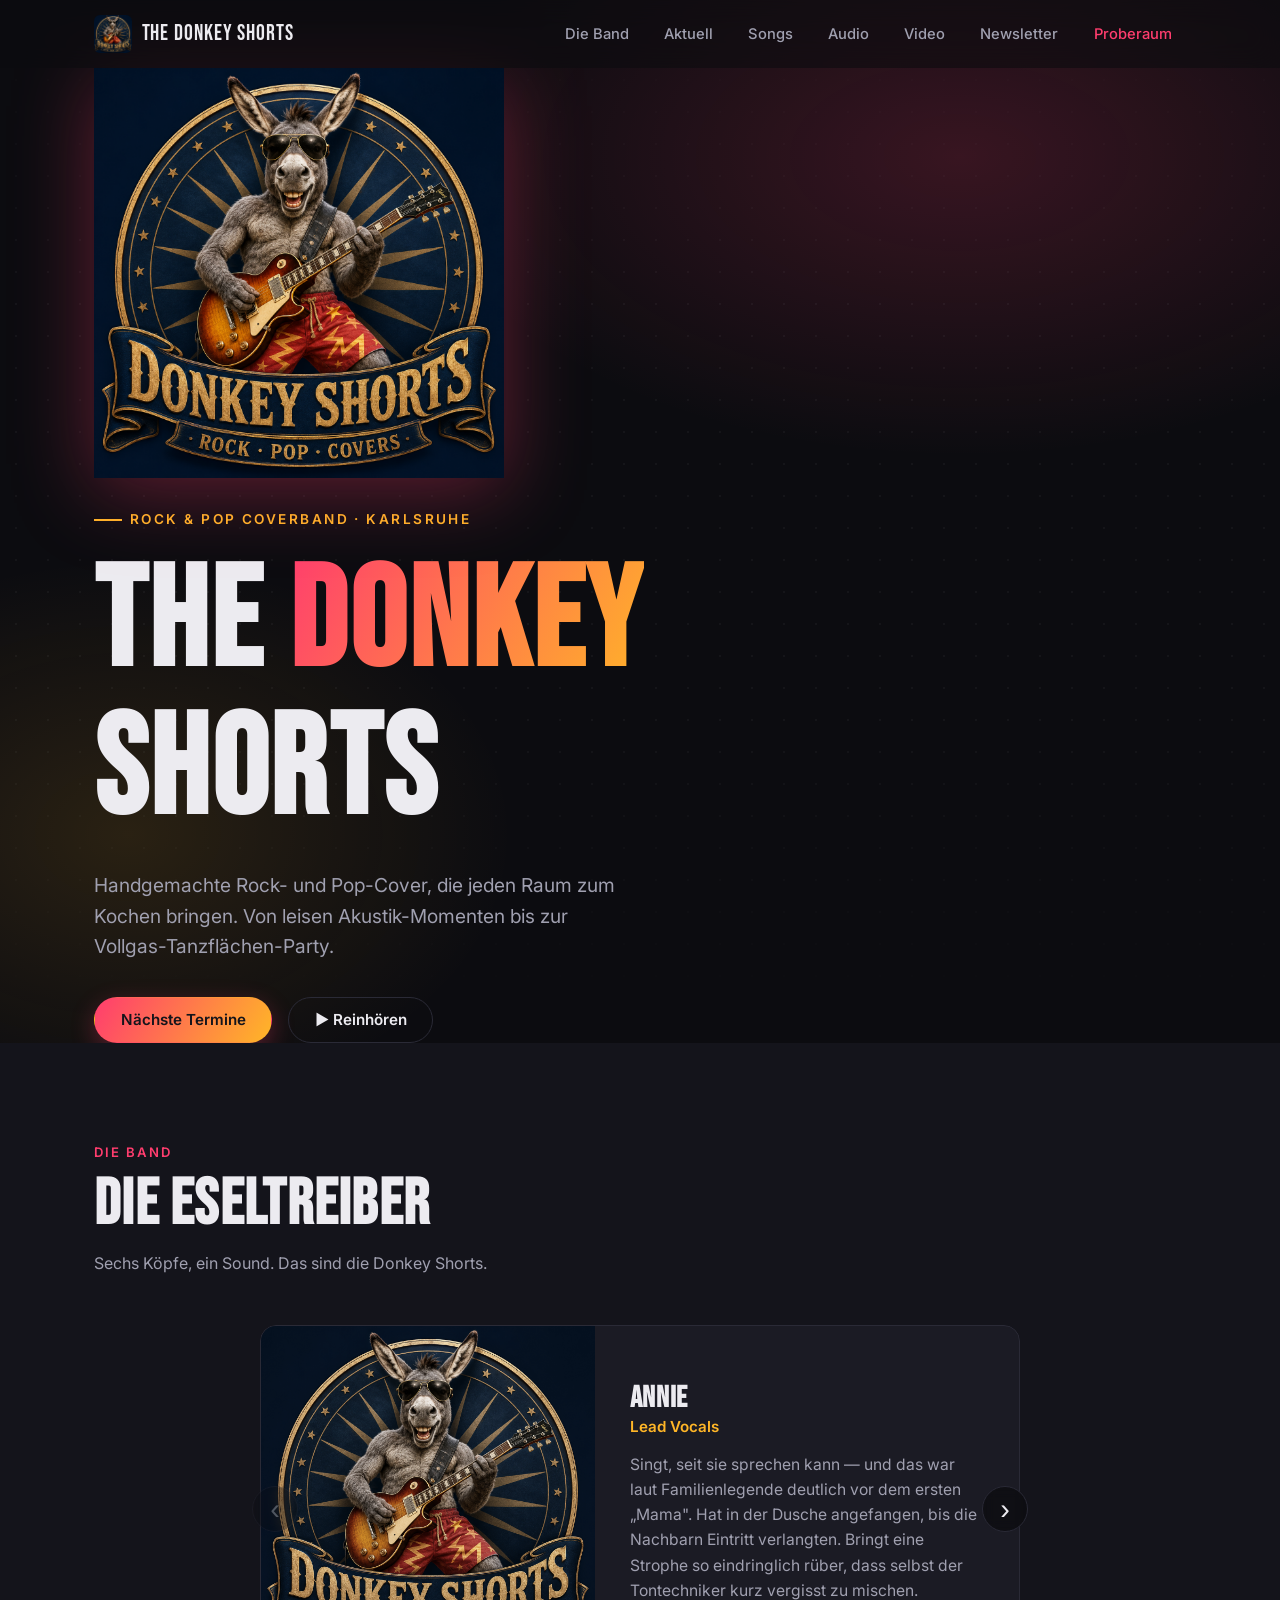
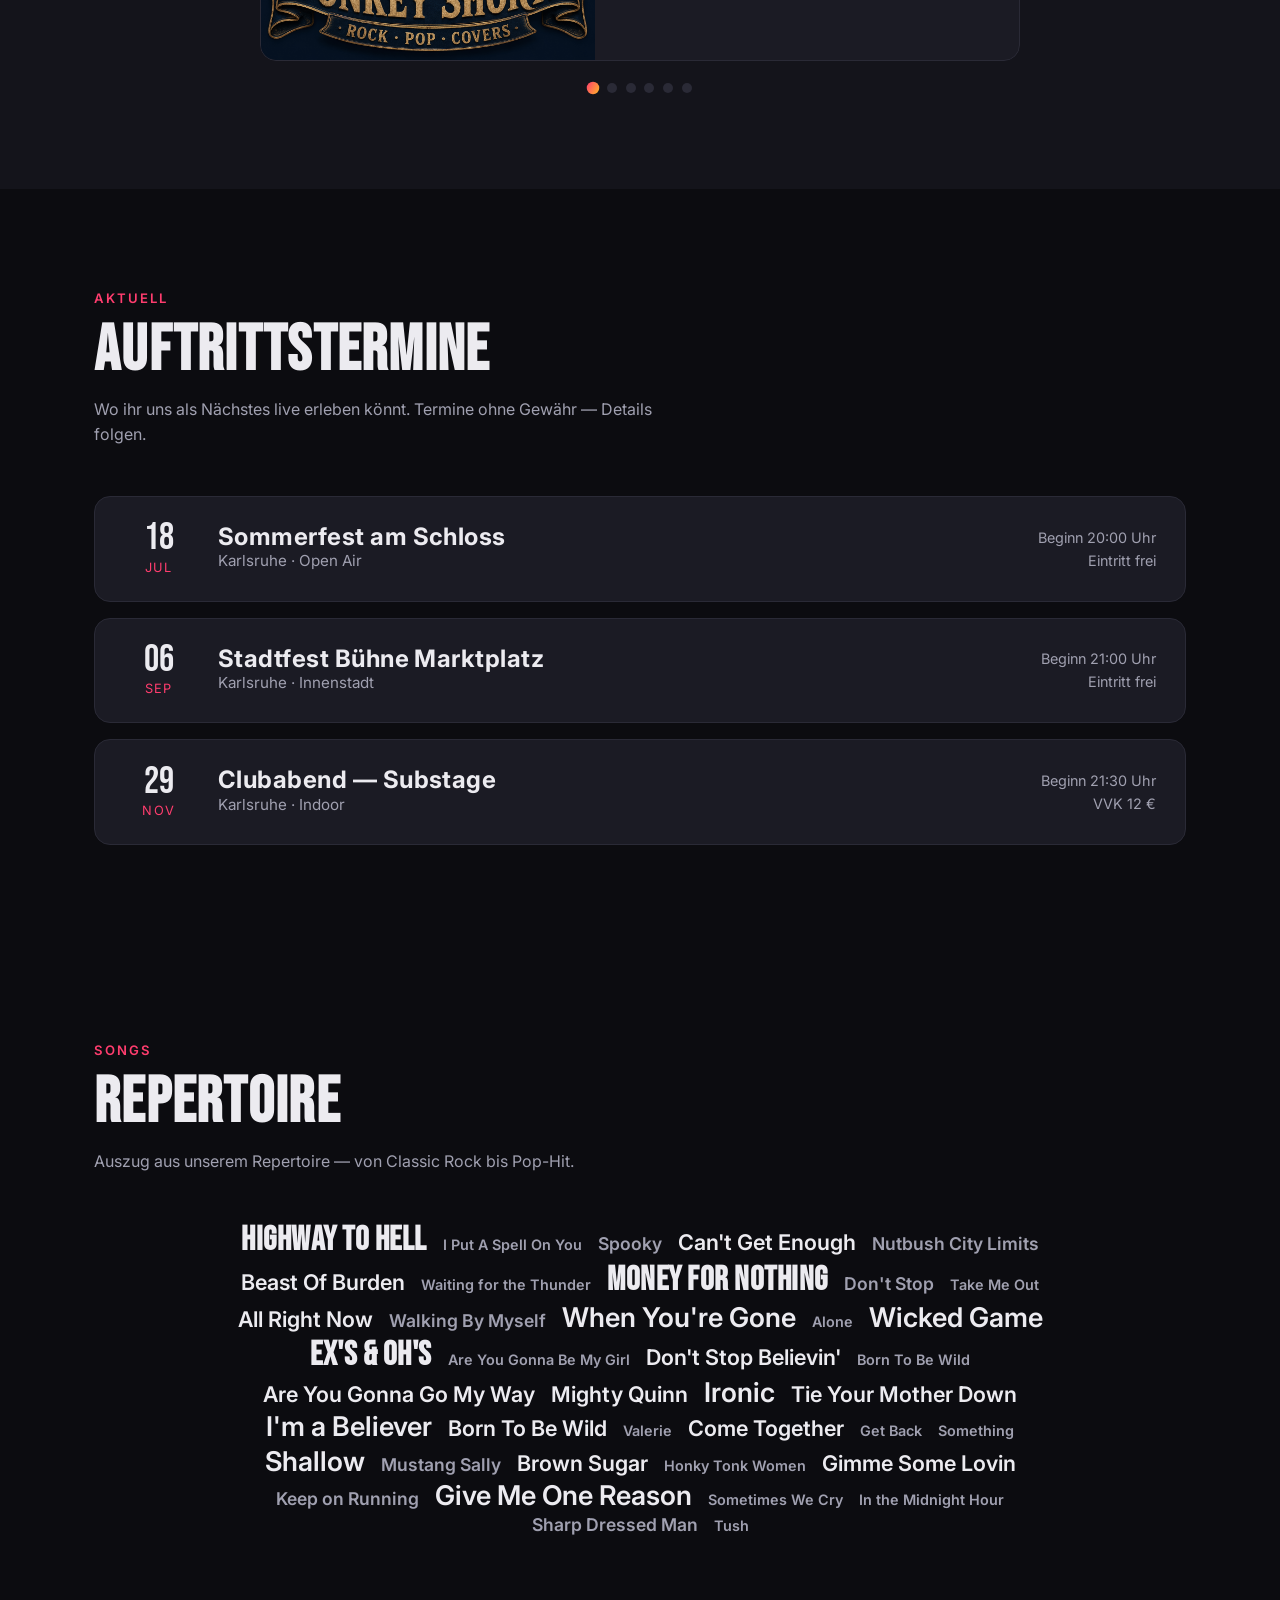
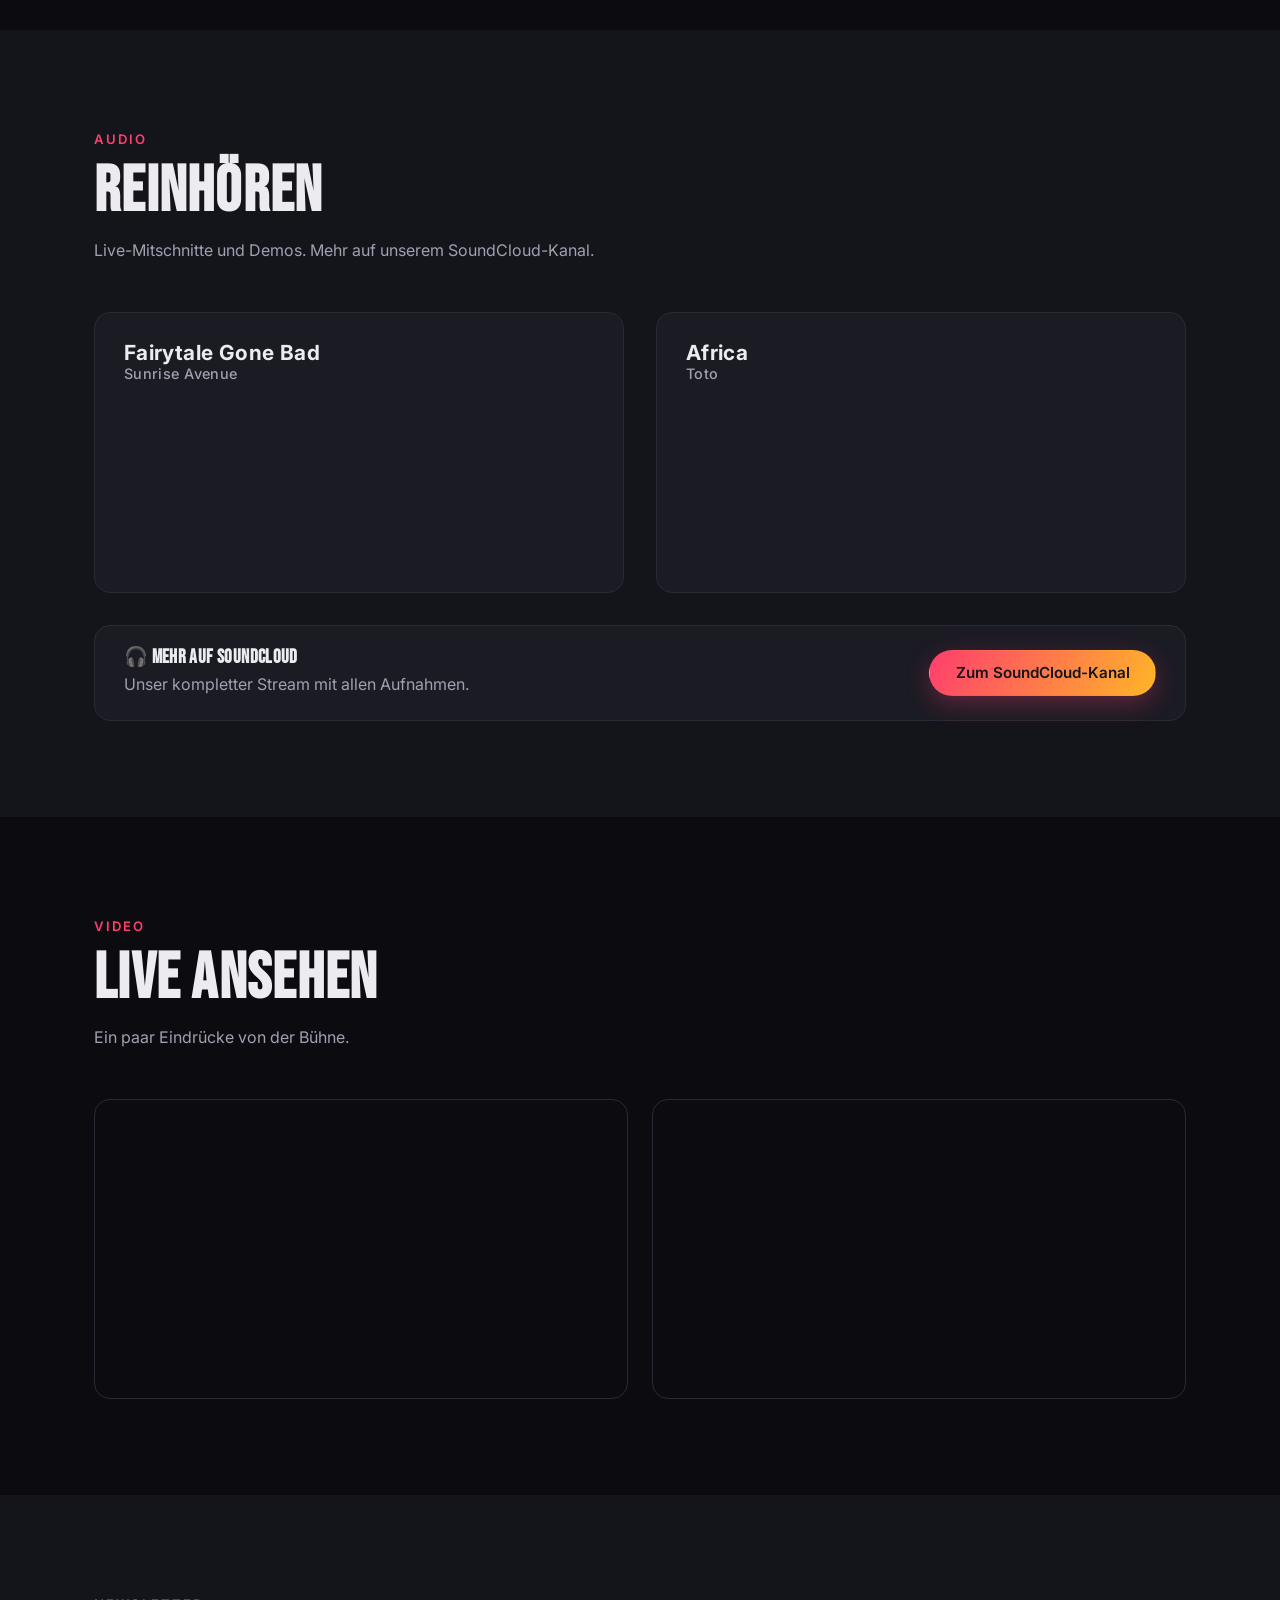
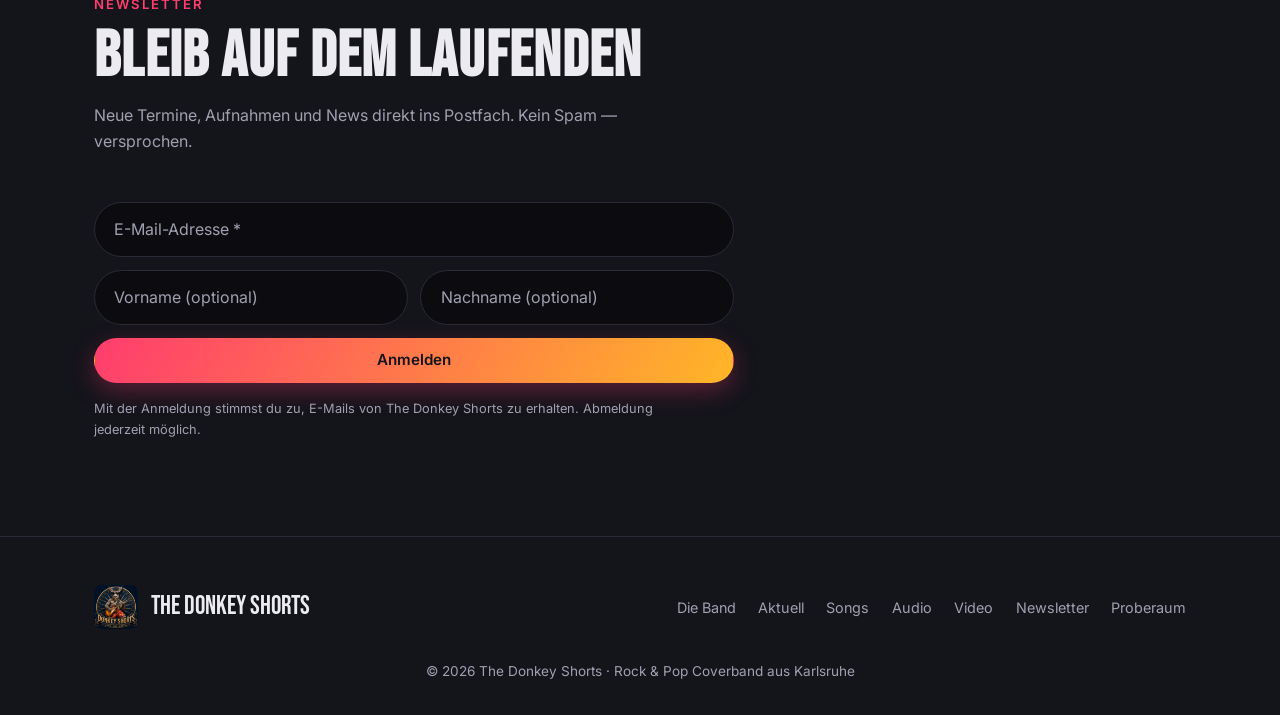
==== index.html @ 6e37f121 "rob story" ====
<!DOCTYPE html>
<html lang="de">
<head>
  <meta charset="UTF-8">
  <meta name="viewport" content="width=device-width, initial-scale=1.0">
  <title>The Donkey Shorts — Rock & Pop Coverband aus Karlsruhe</title>
  <meta name="description" content="The Donkey Shorts — Rock & Pop Coverband aus Karlsruhe. Termine, Songs, Audio & Videos.">
  <link rel="icon" type="image/png" href="assets/img/logo.png">
  <link rel="preconnect" href="https://fonts.googleapis.com">
  <link rel="preconnect" href="https://fonts.gstatic.com" crossorigin>
  <link href="https://fonts.googleapis.com/css2?family=Bebas+Neue&family=Inter:wght@400;500;600;700;800&display=swap" rel="stylesheet">
  <link rel="stylesheet" href="css/style.css?v=6">
</head>
<body>

  <!-- ===================== NAV ===================== -->
  <nav class="nav" id="nav">
    <div class="container">
      <a class="nav-brand" href="#top">
        <img src="assets/img/logo.png" alt="The Donkey Shorts Logo">
        <span>The Donkey Shorts</span>
      </a>
      <ul class="nav-links" id="navLinks">
        <li><a href="#band">Die Band</a></li>
        <li><a href="#aktuell">Aktuell</a></li>
        <li><a href="#songs">Songs</a></li>
        <li><a href="#audio">Audio</a></li>
        <li><a href="#videos">Video</a></li>
        <li><a href="#newsletter">Newsletter</a></li>
        <li><a href="intern.html" class="cta">Proberaum</a></li>
      </ul>
      <button class="nav-toggle" id="navToggle" aria-label="Menü öffnen">
        <span></span><span></span><span></span>
      </button>
    </div>
  </nav>

  <!-- ===================== HERO ===================== -->
  <header class="hero" id="top">
    <div class="container hero-inner">
      <img class="hero-logo" src="assets/img/logo.png" alt="The Donkey Shorts Logo">
      <span class="hero-eyebrow">Rock &amp; Pop Coverband · Karlsruhe</span>
      <h1>The <span class="grad">Donkey</span><br>Shorts</h1>
      <p class="lead">Handgemachte Rock- und Pop-Cover, die jeden Raum zum Kochen bringen. Von leisen Akustik-Momenten bis zur Vollgas-Tanzflächen-Party.</p>
      <div class="hero-actions">
        <a href="#aktuell" class="btn btn-primary">Nächste Termine</a>
        <a href="#audio" class="btn btn-ghost">▶ Reinhören</a>
      </div>
    </div>
  </header>

  <!-- ===================== ÜBER DIE BAND ===================== -->
  <section class="section alt" id="band">
    <div class="container">
      <div class="section-head reveal">
        <span class="kicker">Die Band</span>
        <h2>Die Eseltreiber</h2>
        <p>Sechs Köpfe, ein Sound. Das sind die Donkey Shorts.</p>
      </div>

      <div class="band-carousel reveal">
        <button class="carousel-btn prev" id="memberPrev" type="button" aria-label="Vorheriges Mitglied">‹</button>

        <div class="member-track" id="memberTrack" tabindex="0">
          <article class="member">
            <div class="member-photo"><img src="assets/fotos/Annie.png" alt="Annie"></div>
            <div class="member-body">
              <h3>Annie</h3>
              <div class="role">Lead Vocals</div>
              <p class="member-bio">Singt, seit sie sprechen kann — und das war laut Familienlegende deutlich vor dem ersten „Mama". Hat in der Dusche angefangen, bis die Nachbarn Eintritt verlangten. Bringt eine Strophe so eindringlich rüber, dass selbst der Tontechniker kurz vergisst zu mischen.</p>
            </div>
          </article>

          <article class="member">
            <div class="member-photo"><img src="assets/fotos/Rob.png" alt="Robert"></div>
            <div class="member-body">
              <h3>Robert</h3>
              <div class="role">Lead Vocals &amp; Akustikgitarre</div>
              <p class="member-bio">Mit drei Jahrzehnten Chorerfahrung hört er die zweite Stimme schon, bevor die anderen die erste gefunden haben. Der Mann für die Gänsehaut-Momente. Mit der Akustikgitarre im Anschlag sind die leisen, samtigen Töne seine Spezialität: Während Annie die Tanzfläche abfackelt, werden bei Robert die Feuerzeuge geschwungen.</p>
            </div>
          </article>

          <article class="member">
            <div class="member-photo"><img src="assets/fotos/Joe.png" alt="Joe"></div>
            <div class="member-body">
              <h3>Joe</h3>
              <div class="role">Leadgitarre</div>
              <p class="member-bio">Spricht fließend Solo. Bekam mit zwölf eine Gitarre geschenkt und hat seitdem nicht mehr aufgehört zu üben — sehr zum Leidwesen seiner damaligen Mitbewohner. Sein Verstärker kennt nur eine relevante Einstellung: lauter. Findet jedes Hendrix-Riff, aber nie sein Plektrum.</p>
            </div>
          </article>

          <article class="member">
            <div class="member-photo"><img src="assets/fotos/Andy.jpg" alt="Andy"></div>
            <div class="member-body">
              <h3>Andy</h3>
              <div class="role">Bass</div>
              <p class="member-bio">Das Fundament. Steht hinten, hält alles zusammen und sagt drei Worte pro Probe — zwei davon sind „noch eins?". Kam zum Bass, weil „da nur vier Saiten dran sind", und blieb, als er merkte, dass ohne ihn der ganze Laden auseinanderfällt. Groovt im Schlaf.</p>
            </div>
          </article>

          <article class="member">
            <div class="member-photo"><img src="assets/fotos/Maria.png" alt="Maria"></div>
            <div class="member-body">
              <h3>Maria</h3>
              <div class="role">Keys</div>
              <p class="member-bio">Die heimliche Dirigentin am Klavier. Klassisch ausgebildet, aber insgeheim verliebt in fette Hammond-Sounds. Findet jeden Akkord, den die anderen noch suchen, und hat für jede musikalische Diskussion die passende Tonart parat. Wärmt sich mit Chopin auf und landet bei „Highway to Hell".</p>
            </div>
          </article>

          <article class="member">
            <div class="member-photo"><img src="assets/fotos/Thorsten.png" alt="Torsten"></div>
            <div class="member-body">
              <h3>Torsten</h3>
              <div class="role">Drums</div>
              <p class="member-bio">Der Taktgeber mit den schnellsten Armen Karlsruhes. Trommelte als Kind auf allem, was nicht bei drei auf dem Baum war — Töpfe, Tische, gelegentlich Geschwister. Zählt zuverlässig ein, manchmal sogar im richtigen Tempo. Ohne seinen Beat steht die Band — mit ihm tanzt der ganze Saal.</p>
            </div>
          </article>
        </div>

        <button class="carousel-btn next" id="memberNext" type="button" aria-label="Nächstes Mitglied">›</button>

        <div class="carousel-dots" id="memberDots" role="tablist" aria-label="Bandmitglieder auswählen"></div>
      </div>
      <p class="carousel-hint">← Wischen oder Pfeile nutzen →</p>
    </div>
  </section>

  <!-- ===================== AKTUELL ===================== -->
  <section class="section" id="aktuell">
    <div class="container">
      <div class="section-head reveal">
        <span class="kicker">Aktuell</span>
        <h2>Auftritts­termine</h2>
        <p>Wo ihr uns als Nächstes live erleben könnt. Termine ohne Gewähr — Details folgen.</p>
      </div>

      <div class="gig-list">
        <!-- Platzhalter-Termine — später dynamisch aus dem Backend -->
        <article class="gig reveal">
          <div class="gig-date"><div class="day">18</div><div class="mon">Jul</div></div>
          <div class="gig-info">
            <h3>Sommerfest am Schloss</h3>
            <p>Karlsruhe · Open Air</p>
          </div>
          <div class="gig-meta">Beginn 20:00 Uhr<br>Eintritt frei</div>
        </article>

        <article class="gig reveal">
          <div class="gig-date"><div class="day">06</div><div class="mon">Sep</div></div>
          <div class="gig-info">
            <h3>Stadtfest Bühne Marktplatz</h3>
            <p>Karlsruhe · Innenstadt</p>
          </div>
          <div class="gig-meta">Beginn 21:00 Uhr<br>Eintritt frei</div>
        </article>

        <article class="gig reveal">
          <div class="gig-date"><div class="day">29</div><div class="mon">Nov</div></div>
          <div class="gig-info">
            <h3>Clubabend — Substage</h3>
            <p>Karlsruhe · Indoor</p>
          </div>
          <div class="gig-meta">Beginn 21:30 Uhr<br>VVK 12 €</div>
        </article>
      </div>
    </div>
  </section>


  <!-- ===================== SONGS ===================== -->
  <section class="section" id="songs">
    <div class="container">
      <div class="section-head reveal">
        <span class="kicker">Songs</span>
        <h2>Repertoire</h2>
        <p>Auszug aus unserem Repertoire — von Classic Rock bis Pop-Hit.</p>
      </div>

      <div class="song-cloud reveal" id="songGrid">
        <!-- wird per JS als Wortwolke aus js/songs.js gefüllt -->
      </div>
    </div>
  </section>

  <!-- ===================== AUDIO ===================== -->
  <section class="section alt" id="audio">
    <div class="container">
      <div class="section-head reveal">
        <span class="kicker">Audio</span>
        <h2>Reinhören</h2>
        <p>Live-Mitschnitte und Demos. Mehr auf unserem SoundCloud-Kanal.</p>
      </div>

      <div class="audio-wrap">
        <div class="audio-card reveal">
          <h3>Fairytale Gone Bad <span class="audio-artist">Sunrise Avenue</span></h3>
          <iframe class="sc-player" width="100%" height="166" scrolling="no" frameborder="no"
            allow="autoplay; encrypted-media" loading="lazy"
            title="Fairytale Gone Bad — Sunrise Avenue (SoundCloud)"
            src="https://w.soundcloud.com/player/?url=https%3A%2F%2Fapi.soundcloud.com%2Ftracks%2F747196087&color=%23ff5500&auto_play=false&hide_related=true&show_comments=false&show_reposts=false&show_teaser=false"></iframe>
        </div>

        <div class="audio-card reveal">
          <h3>Africa <span class="audio-artist">Toto</span></h3>
          <iframe class="sc-player" width="100%" height="166" scrolling="no" frameborder="no"
            allow="autoplay; encrypted-media" loading="lazy"
            title="Africa — Toto (SoundCloud)"
            src="https://w.soundcloud.com/player/?url=https%3A%2F%2Fapi.soundcloud.com%2Ftracks%2F776572921&color=%23ff5500&auto_play=false&hide_related=true&show_comments=false&show_reposts=false&show_teaser=false"></iframe>
        </div>
      </div>

      <div class="audio-cta reveal">
        <div>
          <h3>🎧 Mehr auf SoundCloud</h3>
          <p>Unser kompletter Stream mit allen Aufnahmen.</p>
        </div>
        <a href="https://soundcloud.com/user-582182568" target="_blank" rel="noopener" class="btn btn-primary">Zum SoundCloud-Kanal</a>
      </div>
    </div>
  </section>

  <!-- ===================== VIDEOS ===================== -->
  <section class="section" id="videos">
    <div class="container">
      <div class="section-head reveal">
        <span class="kicker">Video</span>
        <h2>Live ansehen</h2>
        <p>Ein paar Eindrücke von der Bühne.</p>
      </div>

      <div class="video-grid">
        <div class="video reveal">
          <iframe src="https://www.youtube-nocookie.com/embed/Eb-JxVKeTnM?start=27" title="The Donkey Shorts — Video 1" allowfullscreen loading="lazy"></iframe>
        </div>
        <div class="video reveal">
          <iframe src="https://www.youtube-nocookie.com/embed/jaqM-smCy2I?start=17" title="The Donkey Shorts — Video 2" allowfullscreen loading="lazy"></iframe>
        </div>
      </div>
    </div>
  </section>

  <!-- ===================== NEWSLETTER ===================== -->
  <section class="section alt" id="newsletter">
    <div class="container">
      <div class="section-head reveal">
        <span class="kicker">Newsletter</span>
        <h2>Bleib auf dem Laufenden</h2>
        <p>Neue Termine, Aufnahmen und News direkt ins Postfach. Kein Spam — versprochen.</p>
      </div>

      <!-- Mailchimp Classic Embed — POSTet direkt an Mailchimp, kein Backend nötig. -->
      <form class="newsletter-form reveal"
            action="https://airdig.us4.list-manage.com/subscribe/post?u=19a8552b06c61787318153551&amp;id=7d48f71e5f&amp;f_id=00383eebf0"
            method="post" id="mc-embedded-subscribe-form" name="mc-embedded-subscribe-form" target="_blank" novalidate>
        <input type="email" name="EMAIL" required placeholder="E-Mail-Adresse *" aria-label="E-Mail-Adresse">
        <input type="text" name="FNAME" placeholder="Vorname (optional)" aria-label="Vorname">
        <input type="text" name="LNAME" placeholder="Nachname (optional)" aria-label="Nachname">
        <!-- Honeypot gegen Bots: bleibt für echte Nutzer unsichtbar, NICHT entfernen -->
        <div class="nl-hidden" aria-hidden="true">
          <input type="text" name="b_19a8552b06c61787318153551_7d48f71e5f" tabindex="-1" value="">
        </div>
        <button type="submit" name="subscribe" class="btn btn-primary">Anmelden</button>
      </form>
      <p class="newsletter-note reveal">Mit der Anmeldung stimmst du zu, E-Mails von The Donkey Shorts zu erhalten. Abmeldung jederzeit möglich.</p>
    </div>


    



  </section>

  <!-- ===================== FOOTER ===================== -->
  <footer class="footer">
    <div class="container">
      <div class="footer-inner">
        <div class="footer-brand">
          <img src="assets/img/logo.png" alt="Logo">
          <span>The Donkey Shorts</span>
        </div>
        <div class="footer-links">
          <a href="#band">Die Band</a>
          <a href="#aktuell">Aktuell</a>
          <a href="#songs">Songs</a>
          <a href="#audio">Audio</a>
          <a href="#videos">Video</a>
          <a href="#newsletter">Newsletter</a>
          <a href="intern.html">Proberaum</a>
        </div>
      </div>
      <p class="footer-copy">© <span id="year"></span> The Donkey Shorts · Rock &amp; Pop Coverband aus Karlsruhe</p>
    </div>
  </footer>

  <script src="js/songs.js?v=2"></script>
  <script src="js/main.js?v=3"></script>
</body>
</html>
---- css/style.css ----
/* =========================================================
   The Donkey Shorts — Band Homepage
   Modern dark rock/pop theme · static prototype
   ========================================================= */

:root {
  --bg:        #0c0c10;
  --bg-soft:   #14141b;
  --bg-card:   #1b1b24;
  --line:      #2a2a36;
  --text:      #ecebf0;
  --text-dim:  #a0a0b0;
  --accent:    #ff3d6e;
  --accent-2:  #ffb627;
  --accent-grad: linear-gradient(120deg, #ff3d6e 0%, #ffb627 100%);
  --radius:    16px;
  --shadow:    0 10px 40px rgba(0,0,0,.45);
  --maxw:      1140px;
  --nav-h:     68px;
}

* { box-sizing: border-box; margin: 0; padding: 0; }

html { scroll-behavior: smooth; scroll-padding-top: var(--nav-h); }

body {
  font-family: 'Inter', system-ui, -apple-system, 'Segoe UI', Roboto, sans-serif;
  background: var(--bg);
  color: var(--text);
  line-height: 1.6;
  -webkit-font-smoothing: antialiased;
  overflow-x: hidden;
}

h1, h2, h3 {
  font-family: 'Bebas Neue', 'Inter', sans-serif;
  letter-spacing: .02em;
  line-height: 1.05;
  font-weight: 800;
}

a { color: inherit; text-decoration: none; }
img { max-width: 100%; display: block; }

.container { width: 100%; max-width: var(--maxw); margin: 0 auto; padding: 0 24px; }

/* ---------- Buttons ---------- */
.btn {
  display: inline-flex; align-items: center; gap: .5rem;
  padding: .8rem 1.6rem; border-radius: 999px;
  font-weight: 600; font-size: .95rem; cursor: pointer;
  appearance: none; -webkit-appearance: none;
  font-family: inherit; line-height: 1.2; background: transparent; color: var(--text); text-decoration: none;
  border: 1px solid transparent; transition: transform .15s ease, box-shadow .25s ease, background .25s;
}
.btn:hover { transform: translateY(-2px); }
.btn-primary { background: var(--accent-grad); color: #14141b; box-shadow: 0 8px 24px rgba(255,61,110,.3); }
.btn-ghost   { border-color: var(--line); color: var(--text); }
.btn-ghost:hover { border-color: var(--accent); color: var(--accent); }

/* ---------- Zugriffsschutz (Sperrbildschirm) ---------- */
#authGate { position: fixed; inset: 0; z-index: 9999; align-items: center; justify-content: center; background: var(--bg); padding: 1.5rem; }
.auth-box { display: flex; flex-direction: column; align-items: center; gap: 1rem; width: 100%; max-width: 340px; text-align: center; padding: 2.4rem 2rem; background: var(--bg-card); border: 1px solid var(--line); border-radius: var(--radius); }
.auth-logo { width: 64px; height: 64px; object-fit: contain; }
.auth-box input { width: 100%; padding: .8rem 1rem; border-radius: 999px; border: 1px solid var(--line); background: var(--bg); color: var(--text); font: inherit; text-align: center; }
.auth-box input:focus { outline: none; border-color: var(--accent); }
.auth-box .btn { width: 100%; justify-content: center; }
.auth-error { color: var(--accent); font-size: .9rem; margin: 0; }

/* ---------- Tooltip ---------- */
.tip { position: relative; }
.tip::after {
  content: attr(data-tip);
  position: absolute; bottom: calc(100% + 10px); left: 50%;
  width: max-content; max-width: 260px;
  padding: .6rem .8rem; border-radius: 10px;
  background: var(--bg-card); color: var(--text); border: 1px solid var(--line);
  font-size: .82rem; font-weight: 500; line-height: 1.45; text-align: left; white-space: normal;
  box-shadow: 0 8px 24px rgba(0,0,0,.35);
  opacity: 0; visibility: hidden; transform: translateX(-50%) translateY(4px);
  transition: opacity .2s ease, transform .2s ease; pointer-events: none; z-index: 60;
}
.tip::before {
  content: ""; position: absolute; bottom: calc(100% + 4px); left: 50%;
  border: 6px solid transparent; border-top-color: var(--line);
  transform: translateX(-50%); opacity: 0; visibility: hidden;
  transition: opacity .2s ease; pointer-events: none; z-index: 60;
}
.tip:hover::after, .tip:focus-visible::after { opacity: 1; visibility: visible; transform: translateX(-50%) translateY(0); }
.tip:hover::before, .tip:focus-visible::before { opacity: 1; visibility: visible; }

/* ---------- Navbar ---------- */
.nav {
  position: fixed; top: 0; left: 0; right: 0; height: var(--nav-h);
  display: flex; align-items: center; z-index: 100;
  background: rgba(12,12,16,.6); backdrop-filter: blur(14px);
  border-bottom: 1px solid transparent; transition: background .3s, border-color .3s;
}
.nav.scrolled { background: rgba(12,12,16,.92); border-bottom-color: var(--line); }
.nav .container { display: flex; align-items: center; justify-content: space-between; }
.nav-brand { display: flex; align-items: center; gap: .6rem; font-family: 'Bebas Neue', sans-serif; font-size: 1.4rem; letter-spacing: .04em; }
.nav-brand img { height: 38px; width: auto; border-radius: 6px; }
.nav-links { display: flex; align-items: center; gap: .4rem; list-style: none; }
.nav-links a {
  padding: .5rem .9rem; border-radius: 999px; font-size: .92rem; font-weight: 500;
  color: var(--text-dim); transition: color .2s, background .2s;
}
.nav-links a:hover, .nav-links a.active { color: var(--text); background: var(--bg-card); }
.nav-links a.cta { color: var(--accent); }

.nav-toggle { display: none; background: none; border: 0; cursor: pointer; padding: 8px; }
.nav-toggle span { display: block; width: 26px; height: 2px; background: var(--text); margin: 5px 0; transition: .3s; }

/* ---------- Hero ---------- */
.hero {
  min-height: 100vh; display: flex; align-items: center; position: relative;
  background:
    radial-gradient(900px 500px at 75% 15%, rgba(255,61,110,.18), transparent 60%),
    radial-gradient(700px 500px at 10% 80%, rgba(255,182,39,.12), transparent 55%),
    var(--bg);
  overflow: hidden;
}
.hero::after {
  content: ""; position: absolute; inset: 0;
  background-image: radial-gradient(rgba(255,255,255,.04) 1px, transparent 1px);
  background-size: 32px 32px; mask-image: linear-gradient(180deg, transparent, #000 30%, #000 70%, transparent);
  pointer-events: none;
}
.hero-inner { position: relative; z-index: 2; padding-top: var(--nav-h); }
.hero-logo {
  display: block; width: clamp(240px, 32vw, 420px); height: auto;
  margin-bottom: 1.6rem;
  filter: drop-shadow(0 12px 40px rgba(255,61,110,.35));
  animation: hero-logo-in .8s cubic-bezier(.16,1,.3,1) both;
}
@keyframes hero-logo-in {
  from { opacity: 0; transform: translateY(16px) scale(.96); }
  to   { opacity: 1; transform: none; }
}
/* Auf dem Smartphone: Logo füllt die volle Breite und ist zentriert */
@media (max-width: 620px) {
  .hero-logo { width: 100%; max-width: 100%; margin-left: auto; margin-right: auto; }
}
.hero-eyebrow {
  display: inline-flex; align-items: center; gap: .5rem; font-size: .85rem; letter-spacing: .18em;
  text-transform: uppercase; color: var(--accent-2); font-weight: 600; margin-bottom: 1.2rem;
}
.hero-eyebrow::before { content: ""; width: 28px; height: 2px; background: var(--accent-2); }
.hero h1 { font-size: clamp(3.5rem, 11vw, 9rem); }
.hero h1 .grad { background: var(--accent-grad); -webkit-background-clip: text; background-clip: text; color: transparent; }
.hero p.lead { max-width: 540px; color: var(--text-dim); font-size: 1.2rem; margin: 1.5rem 0 2.2rem; }
.hero-actions { display: flex; gap: 1rem; flex-wrap: wrap; }

/* ---------- Section scaffolding ---------- */
.section { padding: 6rem 0; position: relative; }
.section.alt { background: var(--bg-soft); }
.section-head { margin-bottom: 3rem; }
.section-head .kicker { color: var(--accent); font-weight: 600; letter-spacing: .15em; text-transform: uppercase; font-size: .82rem; }
.section-head h2 { font-size: clamp(2.4rem, 6vw, 4rem); margin-top: .4rem; }
.section-head p { color: var(--text-dim); max-width: 600px; margin-top: .8rem; }

/* ---------- Termine / Aktuell ---------- */
.gig-list { display: flex; flex-direction: column; gap: 1rem; }
.gig {
  display: grid; grid-template-columns: auto 1fr auto; gap: 1.5rem; align-items: center;
  background: var(--bg-card); border: 1px solid var(--line); border-radius: var(--radius);
  padding: 1.4rem 1.8rem; transition: border-color .25s, transform .25s;
}
.gig:hover { border-color: var(--accent); transform: translateX(6px); }
.gig-date { text-align: center; min-width: 70px; }
.gig-date .day { font-family: 'Bebas Neue', sans-serif; font-size: 2.4rem; line-height: 1; }
.gig-date .mon { text-transform: uppercase; font-size: .8rem; letter-spacing: .1em; color: var(--accent); }
.gig-info h3 { font-size: 1.5rem; font-family: 'Inter', sans-serif; font-weight: 700; }
.gig-info p { color: var(--text-dim); font-size: .95rem; }
.gig-meta { color: var(--text-dim); font-size: .9rem; text-align: right; }
.empty-state { color: var(--text-dim); background: var(--bg-card); border: 1px dashed var(--line); border-radius: var(--radius); padding: 2rem; text-align: center; }

/* ---------- Band members ---------- */
/* Band-Karussell — ein Mitglied sichtbar, per Swipe / Pfeilen wechselbar */
.band-carousel { position: relative; max-width: 760px; margin: 0 auto; container-type: inline-size; }
.member-track {
  display: flex; overflow-x: auto; scroll-snap-type: x mandatory;
  scroll-behavior: smooth; gap: 0; border-radius: var(--radius);
  -ms-overflow-style: none; scrollbar-width: none;
}
.member-track::-webkit-scrollbar { display: none; }
.member-track:focus-visible { outline: 2px solid var(--accent); outline-offset: 4px; }

.member {
  flex: 0 0 100%; scroll-snap-align: center;
  background: var(--bg-card); border: 1px solid var(--line); border-radius: var(--radius);
  overflow: hidden; display: flex; flex-direction: column;
}
.member-photo { aspect-ratio: 1; overflow: hidden; }
.member-photo img { width: 100%; height: 100%; object-fit: cover; filter: grayscale(.25); transition: filter .4s, transform .6s; }
.member:hover .member-photo img { filter: grayscale(0); transform: scale(1.04); }
.member-body { padding: 1.4rem 1.5rem 1.6rem; }
.member-body h3 { font-size: 1.9rem; }
.member-body .role { color: var(--accent-2); font-weight: 600; font-size: .95rem; margin-bottom: .8rem; }
.member-bio { color: var(--text-dim); font-size: .98rem; line-height: 1.6; }

/* Auf breiteren Screens: Foto links, Text rechts */
@media (min-width: 620px) {
  .member { flex-direction: row; }
  .member-photo { flex: 0 0 44%; aspect-ratio: 1; }
  .member-body { flex: 1; display: flex; flex-direction: column; justify-content: center; padding: 2rem 2.2rem; }
}

/* Pfeil-Buttons */
.carousel-btn {
  position: absolute; top: 50%; transform: translateY(-50%); z-index: 3;
  width: 46px; height: 46px; border-radius: 999px; cursor: pointer;
  border: 1px solid var(--line); background: rgba(12,12,16,.78); backdrop-filter: blur(6px);
  color: var(--text); font-size: 1.8rem; line-height: 1; display: flex; align-items: center; justify-content: center;
  transition: background .2s, border-color .2s, color .2s, opacity .2s;
}
.carousel-btn:hover { border-color: var(--accent); color: var(--accent); }
.carousel-btn.prev { left: -8px; }
.carousel-btn.next { right: -8px; }
.carousel-btn[disabled] { opacity: .3; cursor: default; }
@media (max-width: 560px) { .carousel-btn.prev { left: 4px; } .carousel-btn.next { right: 4px; } }
/* Handy: Foto oben, Text unten → Pfeile auf die Mitte des quadratischen Fotos setzen
   (50cqw = halbe Karussell-Breite = halbe Fotohöhe), statt auf die Kartenmitte. */
@media (max-width: 619px) { .carousel-btn { top: 50cqw; } }

/* Punkt-Navigation */
.carousel-dots { display: flex; justify-content: center; gap: .55rem; margin-top: 1.4rem; }
.carousel-dots button {
  width: 10px; height: 10px; padding: 0; border-radius: 999px; cursor: pointer;
  border: none; background: var(--line); transition: background .2s, transform .2s;
}
.carousel-dots button:hover { background: var(--text-dim); }
.carousel-dots button.active { background: var(--accent-grad); transform: scale(1.25); }

.carousel-hint { text-align: center; color: var(--text-dim); font-size: .82rem; margin-top: .9rem; }
@media (min-width: 620px) { .carousel-hint { display: none; } }

/* ---------- Songs (Wortwolke) ---------- */
.song-cloud {
  display: flex; flex-wrap: wrap; align-items: baseline; justify-content: center;
  gap: .35rem 1rem; max-width: 860px; margin: 0 auto;
}
.song-tag {
  color: var(--text-dim); font-weight: 600; line-height: 1.05; cursor: default;
  transition: color .2s ease, transform .2s ease;
}
.song-tag:hover { color: var(--accent); transform: translateY(-2px); }
/* Größenstufen für den Wolken-Effekt */
.song-tag.t0 { font-size: .9rem; }
.song-tag.t1 { font-size: 1.1rem; }
.song-tag.t2 { font-size: 1.35rem; color: var(--text); }
.song-tag.t3 { font-size: 1.7rem; color: var(--text); }
.song-tag.t4 { font-size: 2.1rem; color: var(--text); font-family: 'Bebas Neue', sans-serif; letter-spacing: .5px; }

/* ---------- Audio ---------- */
.audio-wrap { display: grid; grid-template-columns: 1fr 1fr; gap: 2rem; }
.audio-card { background: var(--bg-card); border: 1px solid var(--line); border-radius: var(--radius); padding: 1.8rem; }
.audio-card h3 { font-family: 'Inter', sans-serif; font-weight: 700; font-size: 1.3rem; margin-bottom: 1rem; }
.audio-artist { display: block; font-weight: 500; font-size: .9rem; color: var(--text-dim); margin-top: .15rem; }
.sc-player { display: block; width: 100%; border: 0; border-radius: 8px; }

/* SoundCloud-Kanal-Aufruf (volle Breite unter den Playern) */
.audio-cta {
  display: flex; align-items: center; justify-content: space-between; gap: 1.2rem; flex-wrap: wrap;
  margin-top: 2rem; padding: 1.4rem 1.8rem;
  background: var(--bg-card); border: 1px solid var(--line); border-radius: var(--radius);
}
.audio-cta h3 { font-size: 1.2rem; font-weight: 700; margin: 0; }
.audio-cta p { color: var(--text-dim); margin: .25rem 0 0; }
.audio-cta .btn { flex-shrink: 0; }

/* ===== Newsletter ===== */
.newsletter-form {
  display: flex; flex-wrap: wrap; gap: .8rem;
  max-width: 640px;
}
.newsletter-form input {
  flex: 1 1 220px; min-width: 0;
  padding: .85rem 1.2rem; border-radius: 999px;
  border: 1px solid var(--line); background: var(--bg); color: var(--text);
  font: inherit;
}
.newsletter-form input[type="email"] { flex-basis: 100%; }
.newsletter-form input:focus { outline: none; border-color: var(--accent); }
.newsletter-form input::placeholder { color: var(--text-dim); }
.newsletter-form .btn { flex: 1 1 100%; justify-content: center; }
.nl-hidden { position: absolute; left: -5000px; }
.newsletter-note { color: var(--text-dim); font-size: .8rem; margin-top: 1rem; max-width: 560px; }
.track { display: flex; flex-direction: column; gap: .4rem; margin-bottom: 1.4rem; }
.track:last-child { margin-bottom: 0; }
.track span { font-weight: 600; font-size: .95rem; }
.track audio { width: 100%; }
.track-head { display: flex; flex-direction: column; gap: .1rem; }
.track-title { font-weight: 700; font-size: 1rem; color: var(--text); }
.track-artist { font-weight: 500; font-size: .85rem; color: var(--text-dim); }
.audio-empty { color: var(--text-dim); font-size: .95rem; }

/* Aufklappbare Audio-Bereiche (Background Gesang / Instrumente) */
.audio-groups { display: flex; flex-direction: column; gap: 1.2rem; }
.audio-group { background: var(--bg-card); border: 1px solid var(--line); border-radius: var(--radius); overflow: hidden; }
.audio-group > summary {
  display: flex; align-items: center; gap: .8rem; cursor: pointer; list-style: none;
  padding: 1.3rem 1.8rem; font-family: 'Inter', sans-serif; font-weight: 700; font-size: 1.2rem;
  user-select: none;
}
.audio-group > summary::-webkit-details-marker { display: none; }
.audio-group-title { flex: 1; }
.audio-group-count { font-weight: 500; font-size: .85rem; color: var(--text-dim); background: var(--bg); border: 1px solid var(--line); border-radius: 999px; padding: .1rem .6rem; }
.audio-group-chevron { color: var(--text-dim); font-size: 1.4rem; line-height: 1; transition: transform .2s ease; }
.audio-group[open] .audio-group-chevron { transform: rotate(180deg); }
.audio-group > summary:hover { background: var(--bg-soft); }
.audio-group-body { padding: 0 1.8rem 1.8rem; }

/* ---------- Videos ---------- */
.video-grid { display: grid; grid-template-columns: repeat(auto-fit, minmax(320px, 1fr)); gap: 1.5rem; }
.video {
  position: relative; aspect-ratio: 16/9; border-radius: var(--radius); overflow: hidden;
  border: 1px solid var(--line);
}
.video iframe { width: 100%; height: 100%; border: 0; }

/* ---------- Footer ---------- */
.footer { background: var(--bg-soft); border-top: 1px solid var(--line); padding: 3rem 0 2rem; }
.footer-inner { display: flex; flex-wrap: wrap; justify-content: space-between; gap: 2rem; align-items: center; }
.footer-brand { display: flex; align-items: center; gap: .8rem; font-family: 'Bebas Neue', sans-serif; font-size: 1.6rem; }
.footer-brand img { height: 44px; border-radius: 8px; }
.footer-links { display: flex; gap: 1.4rem; color: var(--text-dim); font-size: .9rem; }
.footer-links a:hover { color: var(--accent); }
.footer-copy { color: var(--text-dim); font-size: .85rem; margin-top: 2rem; text-align: center; }

/* ---------- Reveal animation ---------- */
/* Reveal-Animation nur, wenn JS aktiv ist (Klasse js-anim am <html>).
   Ohne JS bleibt der Inhalt sichtbar — nie unsichtbar hängenbleiben. */
.reveal { transition: opacity .7s ease, transform .7s ease; }
html.js-anim .reveal { opacity: 0; transform: translateY(30px); }
html.js-anim .reveal.in { opacity: 1; transform: none; }

/* ---------- Internal page ---------- */
.intern-hero { padding: calc(var(--nav-h) + 4rem) 0 3rem; background: var(--bg-soft); border-bottom: 1px solid var(--line); }
.intern-hero .kicker { color: var(--accent-2); letter-spacing: .15em; text-transform: uppercase; font-weight: 600; font-size: .82rem; }
.intern-hero h1 { font-size: clamp(2.6rem, 7vw, 4.5rem); }
.auth-photo {
  width: 100%; max-height: 42vh; object-fit: contain;
  border-radius: var(--radius); border: 1px solid var(--line);
}
.badge { display: inline-flex; align-items: center; gap: .4rem; padding: .3rem .8rem; border-radius: 999px; background: rgba(255,182,39,.12); color: var(--accent-2); font-size: .8rem; font-weight: 600; }
.sheet-embed { width: 100%; height: 600px; border: 1px solid var(--line); border-radius: var(--radius); background: var(--bg-card); }
.cal-wrap { width: 100%; height: 640px; overflow: hidden; border: 1px solid var(--line); border-radius: var(--radius); background: var(--bg-card); }
.cal-embed { width: calc(100% + 18px); height: 100%; border: 0; display: block; }
.cal-actions { margin-top: 1rem; display: flex; flex-wrap: wrap; gap: .8rem; }
.cal-feed-msg { margin-top: .9rem; padding: .8rem 1.1rem; border-radius: var(--radius); background: var(--bg-card); border: 1px solid var(--line); color: var(--text-dim); font-size: .92rem; line-height: 1.55; }
.cal-feed-msg.is-error { border-color: var(--accent); color: var(--accent); }
.cal-placeholder { background: var(--bg-card); border: 1px dashed var(--line); border-radius: var(--radius); padding: 3rem 2rem; text-align: center; color: var(--text-dim); }
.cal-placeholder h3 { font-family: 'Inter', sans-serif; color: var(--text); margin-bottom: .6rem; }

/* ---------- Responsive ---------- */
@media (max-width: 860px) {
  .nav-toggle { display: block; }
  .nav-links {
    position: fixed; top: var(--nav-h); right: 0; flex-direction: column; align-items: stretch;
    background: var(--bg-soft); border-left: 1px solid var(--line); border-bottom: 1px solid var(--line);
    width: 240px; padding: 1rem; gap: .2rem; transform: translateX(110%); transition: transform .3s ease;
    height: calc(100vh - var(--nav-h));
  }
  .nav-links.open { transform: none; }
  .audio-wrap { grid-template-columns: 1fr; }
  .gig { grid-template-columns: auto 1fr; }
  .gig-meta { grid-column: 2; text-align: left; }
}
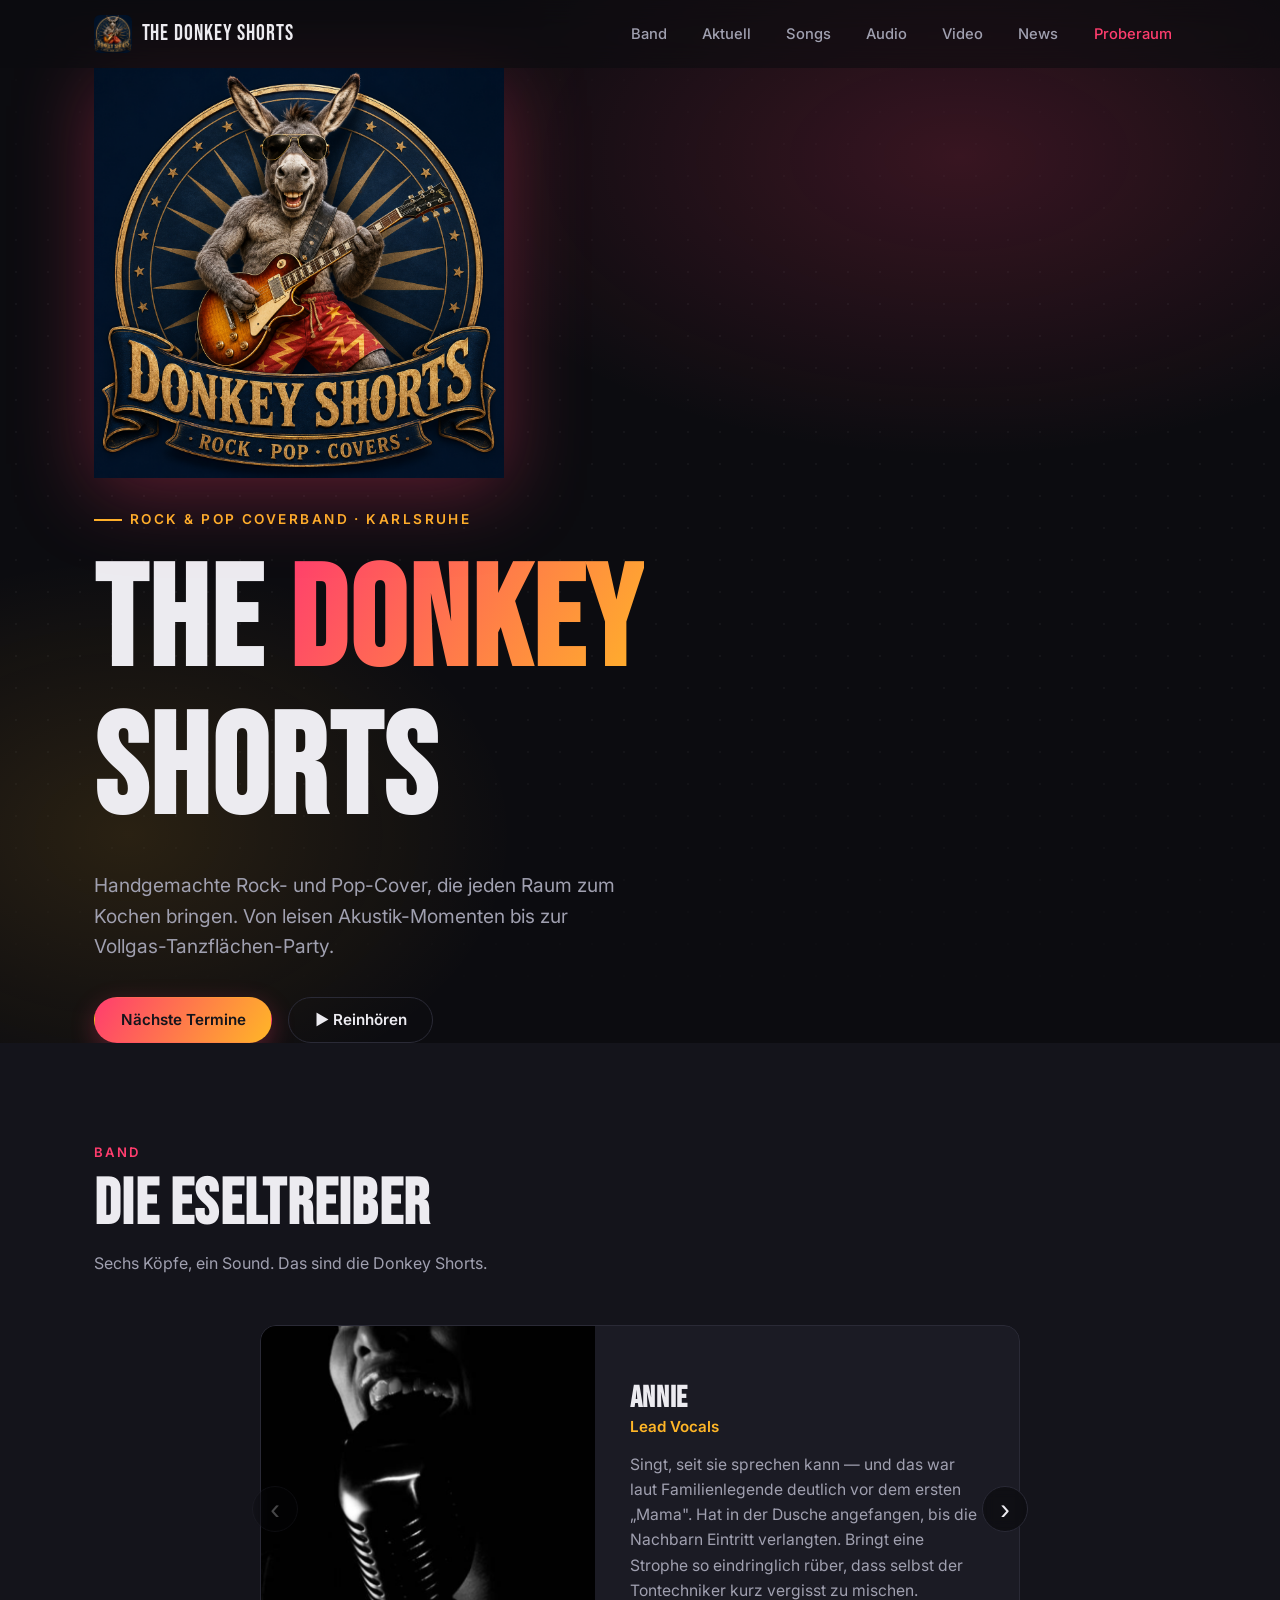
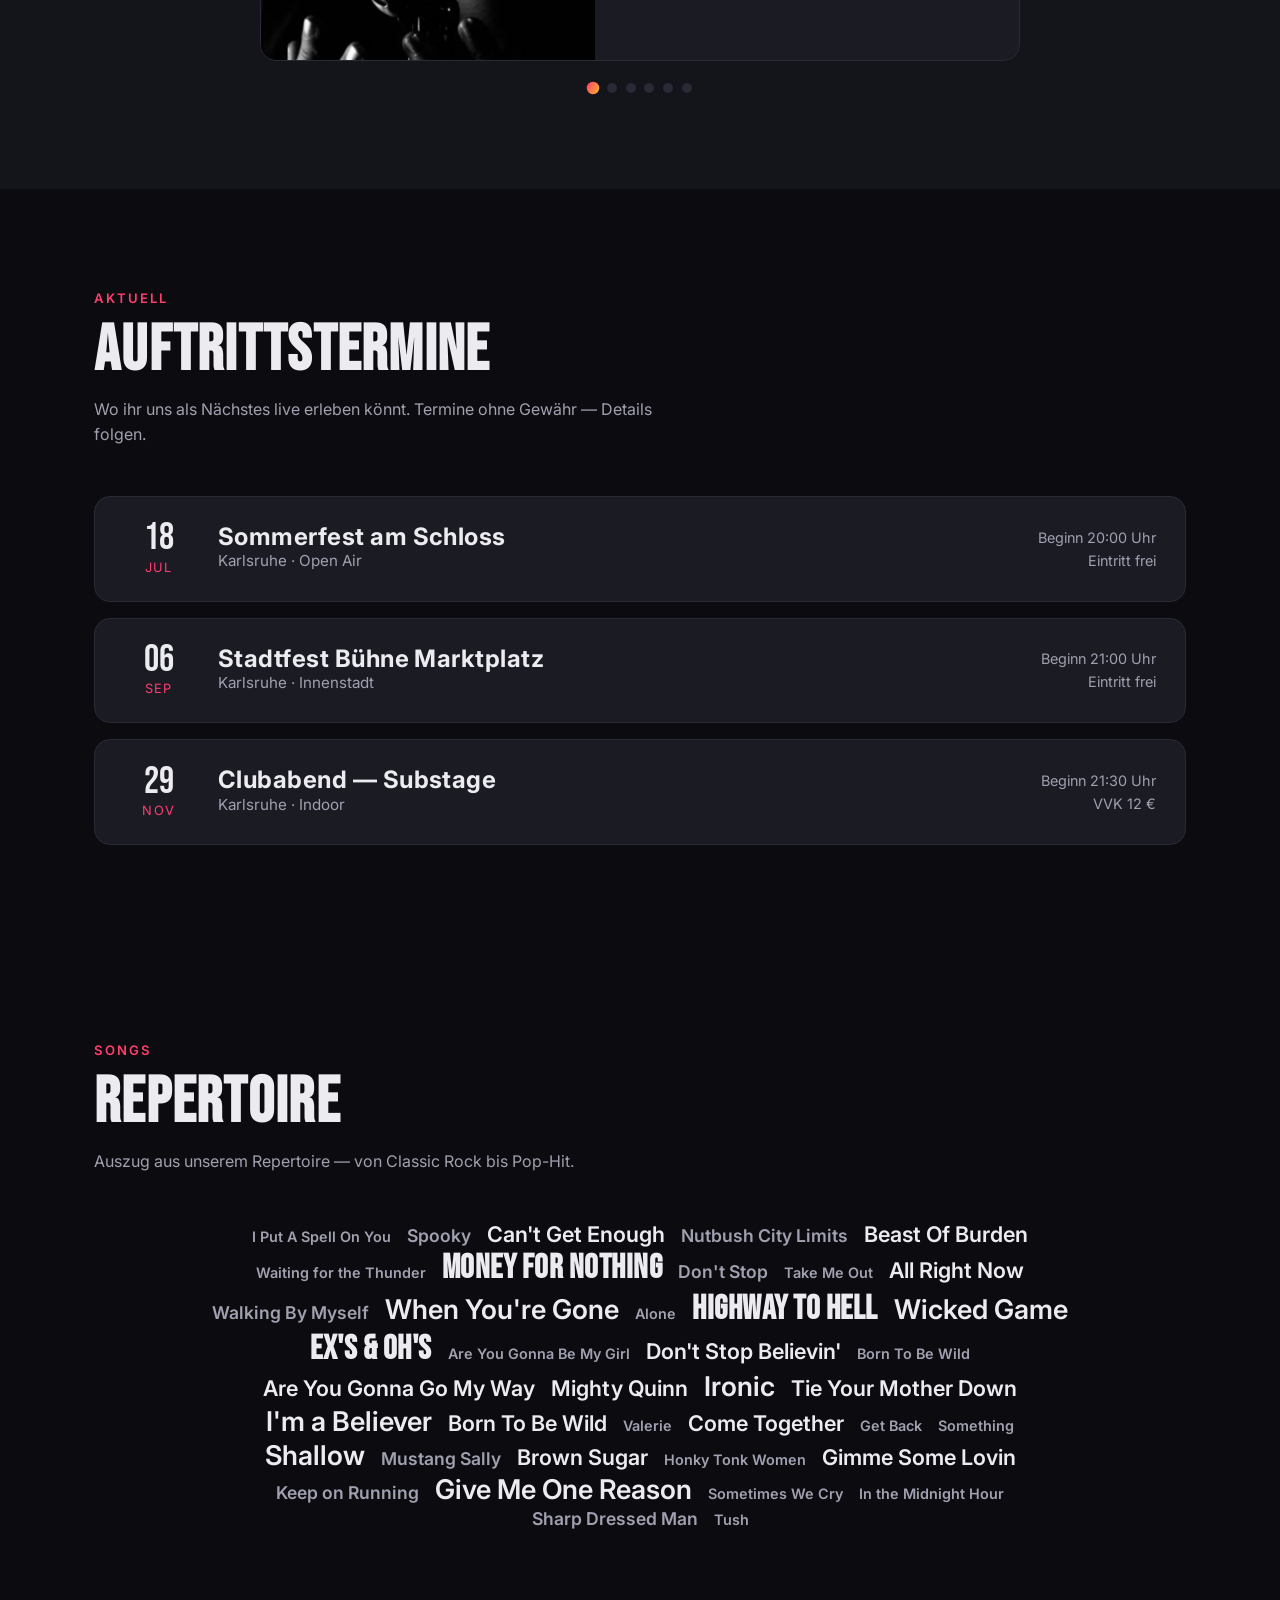
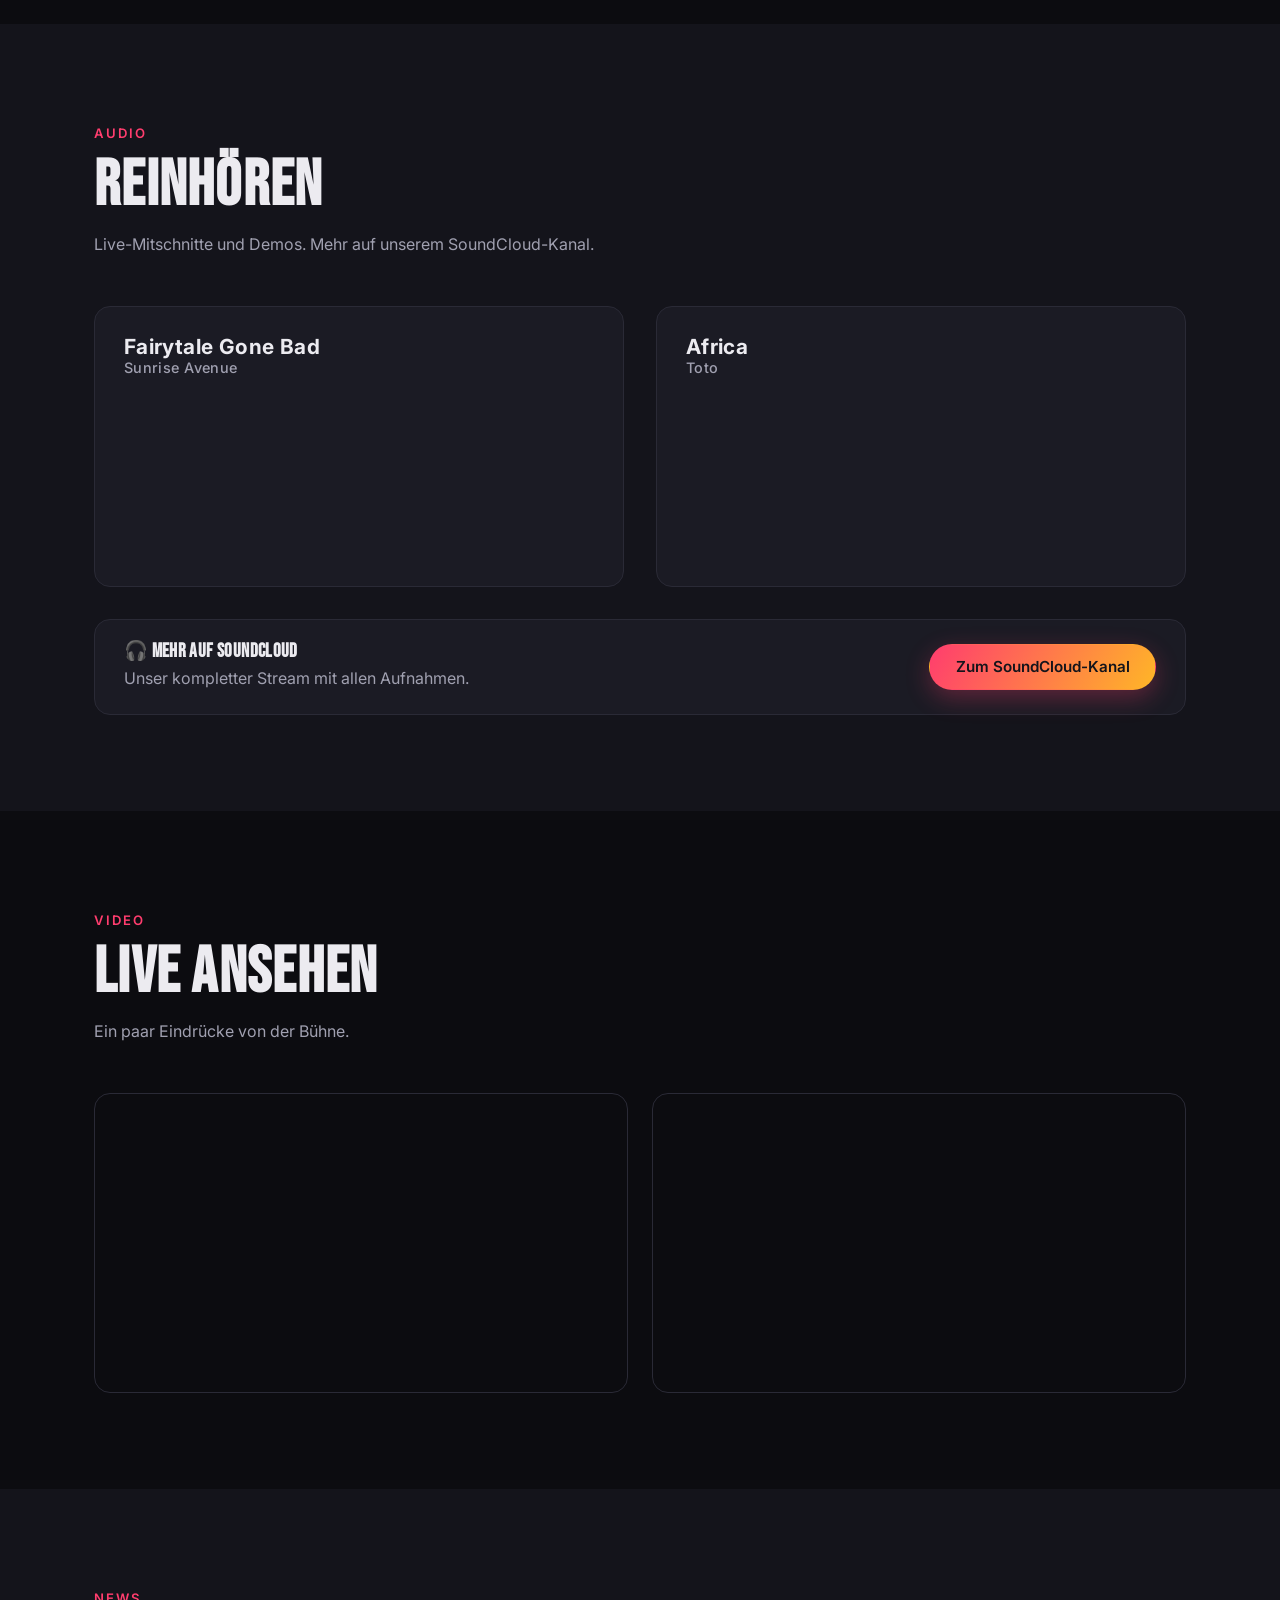
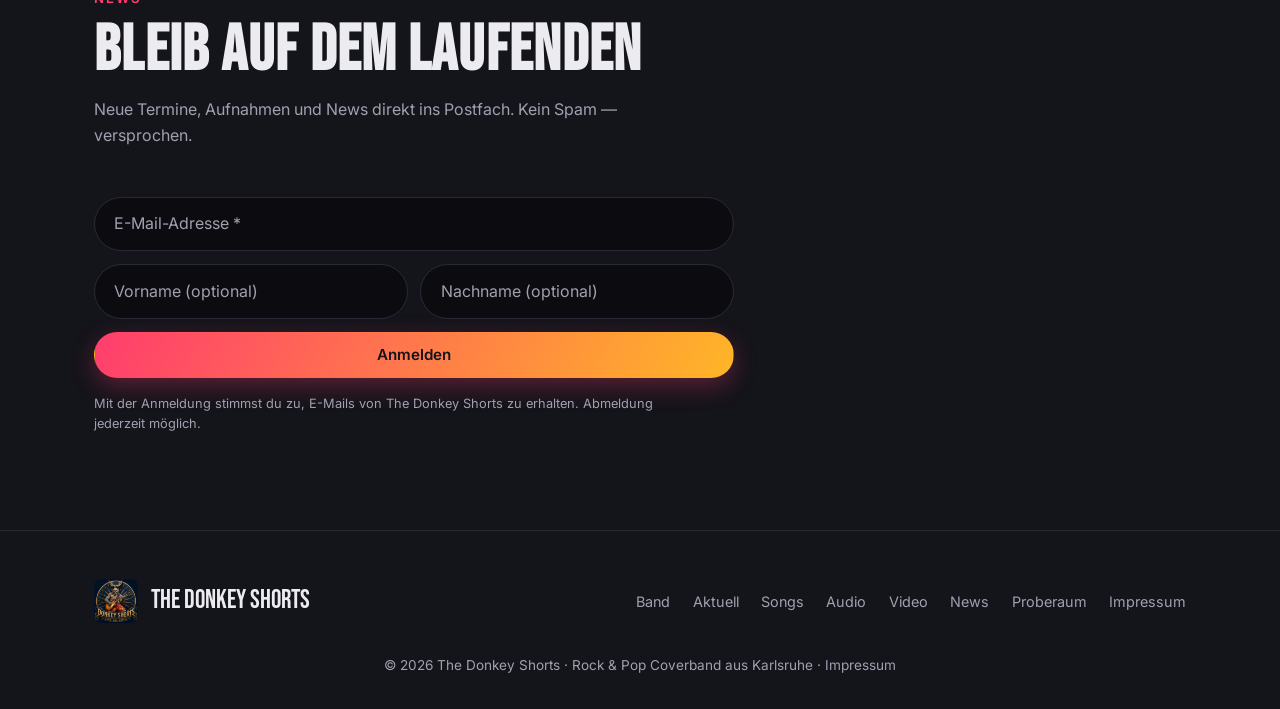
==== commit bc389aa6: "Impressum-Seite, Mobile-Footer & Layout-Fixes - Impressum (impressum.html) mit Kontakt (info@donkey-" ====
--- a/index.html
+++ b/index.html
@@ -9,7 +9,7 @@
   <link rel="preconnect" href="https://fonts.googleapis.com">
   <link rel="preconnect" href="https://fonts.gstatic.com" crossorigin>
   <link href="https://fonts.googleapis.com/css2?family=Bebas+Neue&family=Inter:wght@400;500;600;700;800&display=swap" rel="stylesheet">
-  <link rel="stylesheet" href="css/style.css?v=6">
+  <link rel="stylesheet" href="css/style.css?v=9">
 </head>
 <body>
 
@@ -21,12 +21,12 @@
         <span>The Donkey Shorts</span>
       </a>
       <ul class="nav-links" id="navLinks">
-        <li><a href="#band">Die Band</a></li>
+        <li><a href="#band">Band</a></li>
         <li><a href="#aktuell">Aktuell</a></li>
         <li><a href="#songs">Songs</a></li>
         <li><a href="#audio">Audio</a></li>
         <li><a href="#videos">Video</a></li>
-        <li><a href="#newsletter">Newsletter</a></li>
+        <li><a href="#newsletter">News</a></li>
         <li><a href="intern.html" class="cta">Proberaum</a></li>
       </ul>
       <button class="nav-toggle" id="navToggle" aria-label="Menü öffnen">
@@ -53,7 +53,7 @@
   <section class="section alt" id="band">
     <div class="container">
       <div class="section-head reveal">
-        <span class="kicker">Die Band</span>
+        <span class="kicker">Band</span>
         <h2>Die Eseltreiber</h2>
         <p>Sechs Köpfe, ein Sound. Das sind die Donkey Shorts.</p>
       </div>
@@ -112,7 +112,7 @@
             <div class="member-body">
               <h3>Torsten</h3>
               <div class="role">Drums</div>
-              <p class="member-bio">Der Taktgeber mit den schnellsten Armen Karlsruhes. Trommelte als Kind auf allem, was nicht bei drei auf dem Baum war — Töpfe, Tische, gelegentlich Geschwister. Zählt zuverlässig ein, manchmal sogar im richtigen Tempo. Ohne seinen Beat steht die Band — mit ihm tanzt der ganze Saal.</p>
+              <p class="member-bio">Der Taktgeber mit den schnellsten Armen Karlsruhes. Trommelte als Kind auf allem, was nicht bei drei auf dem Baum war — Töpfe, Tische, gelegentlich Geschwister. Hält das Tempo, als hätte er ein Metronom im Blut. Ohne seinen Beat steht die Band — mit ihm tanzt der ganze Saal.</p>
             </div>
           </article>
         </div>
@@ -243,7 +243,7 @@
   <section class="section alt" id="newsletter">
     <div class="container">
       <div class="section-head reveal">
-        <span class="kicker">Newsletter</span>
+        <span class="kicker">News</span>
         <h2>Bleib auf dem Laufenden</h2>
         <p>Neue Termine, Aufnahmen und News direkt ins Postfach. Kein Spam — versprochen.</p>
       </div>
@@ -280,16 +280,17 @@
           <span>The Donkey Shorts</span>
         </div>
         <div class="footer-links">
-          <a href="#band">Die Band</a>
+          <a href="#band">Band</a>
           <a href="#aktuell">Aktuell</a>
           <a href="#songs">Songs</a>
           <a href="#audio">Audio</a>
           <a href="#videos">Video</a>
-          <a href="#newsletter">Newsletter</a>
+          <a href="#newsletter">News</a>
           <a href="intern.html">Proberaum</a>
-        </div>
-      </div>
-      <p class="footer-copy">© <span id="year"></span> The Donkey Shorts · Rock &amp; Pop Coverband aus Karlsruhe</p>
+          <a href="impressum.html">Impressum</a>
+        </div>
+      </div>
+      <p class="footer-copy">© <span id="year"></span> The Donkey Shorts · Rock &amp; Pop Coverband aus Karlsruhe · <a href="impressum.html">Impressum</a></p>
     </div>
   </footer>
 
--- a/css/style.css
+++ b/css/style.css
@@ -21,7 +21,7 @@
 
 * { box-sizing: border-box; margin: 0; padding: 0; }
 
-html { scroll-behavior: smooth; scroll-padding-top: var(--nav-h); }
+html { scroll-behavior: smooth; scroll-padding-top: var(--nav-h); overflow-x: clip; }
 
 body {
   font-family: 'Inter', system-ui, -apple-system, 'Segoe UI', Roboto, sans-serif;
@@ -29,7 +29,7 @@
   color: var(--text);
   line-height: 1.6;
   -webkit-font-smoothing: antialiased;
-  overflow-x: hidden;
+  overflow-x: clip;
 }
 
 h1, h2, h3 {
@@ -327,6 +327,8 @@
 .footer-links { display: flex; gap: 1.4rem; color: var(--text-dim); font-size: .9rem; }
 .footer-links a:hover { color: var(--accent); }
 .footer-copy { color: var(--text-dim); font-size: .85rem; margin-top: 2rem; text-align: center; }
+.footer-copy a { color: var(--text-dim); }
+.footer-copy a:hover { color: var(--accent); }
 
 /* ---------- Reveal animation ---------- */
 /* Reveal-Animation nur, wenn JS aktiv ist (Klasse js-anim am <html>).
@@ -339,6 +341,13 @@
 .intern-hero { padding: calc(var(--nav-h) + 4rem) 0 3rem; background: var(--bg-soft); border-bottom: 1px solid var(--line); }
 .intern-hero .kicker { color: var(--accent-2); letter-spacing: .15em; text-transform: uppercase; font-weight: 600; font-size: .82rem; }
 .intern-hero h1 { font-size: clamp(2.6rem, 7vw, 4.5rem); }
+.legal { max-width: 640px; }
+.legal h2 { font-family: 'Inter', sans-serif; font-size: 1.15rem; font-weight: 700; margin: 2.2rem 0 .6rem; }
+.legal h2:first-child { margin-top: 0; }
+.legal address { font-style: normal; color: var(--text-dim); line-height: 1.8; }
+.legal p { color: var(--text-dim); }
+.legal a { color: var(--accent); }
+.legal a:hover { text-decoration: underline; }
 .auth-photo {
   width: 100%; max-height: 42vh; object-fit: contain;
   border-radius: var(--radius); border: 1px solid var(--line);
@@ -363,6 +372,7 @@
     height: calc(100vh - var(--nav-h));
   }
   .nav-links.open { transform: none; }
+  .footer-links { display: none; }
   .audio-wrap { grid-template-columns: 1fr; }
   .gig { grid-template-columns: auto 1fr; }
   .gig-meta { grid-column: 2; text-align: left; }
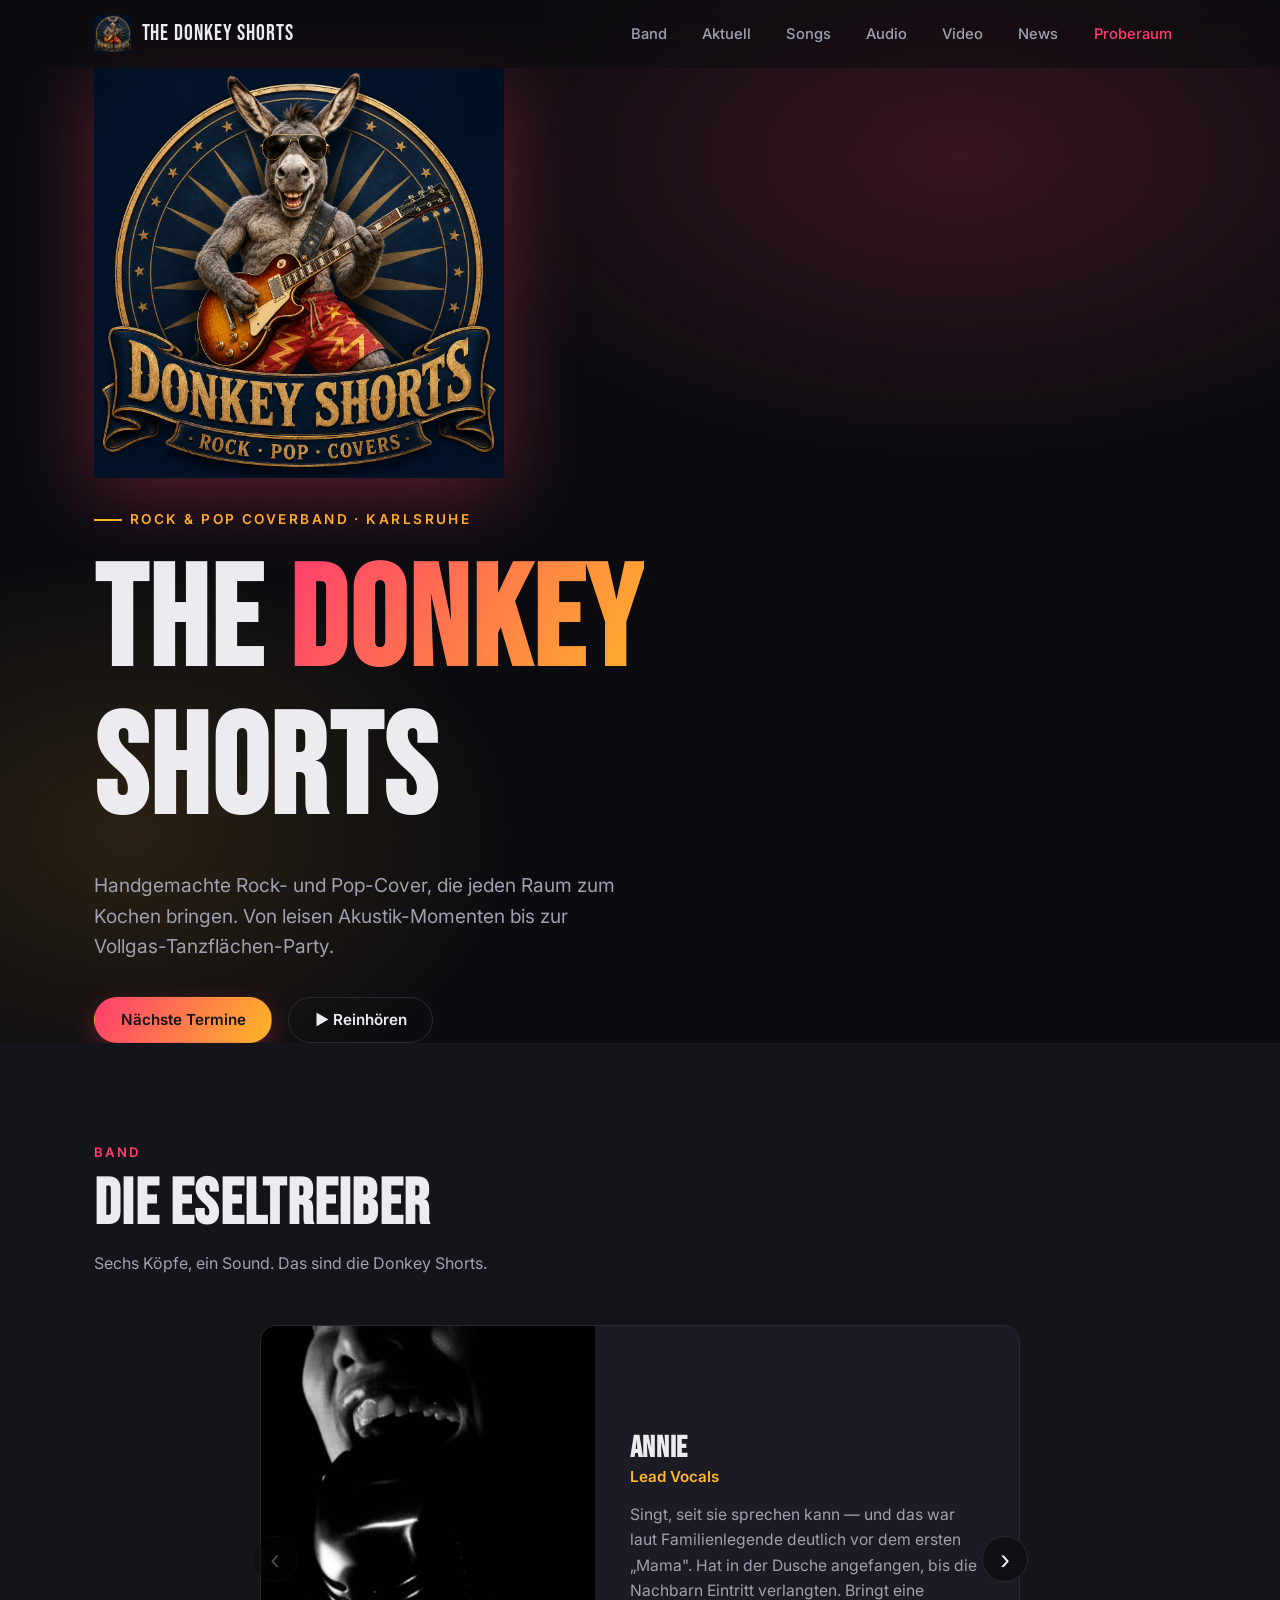
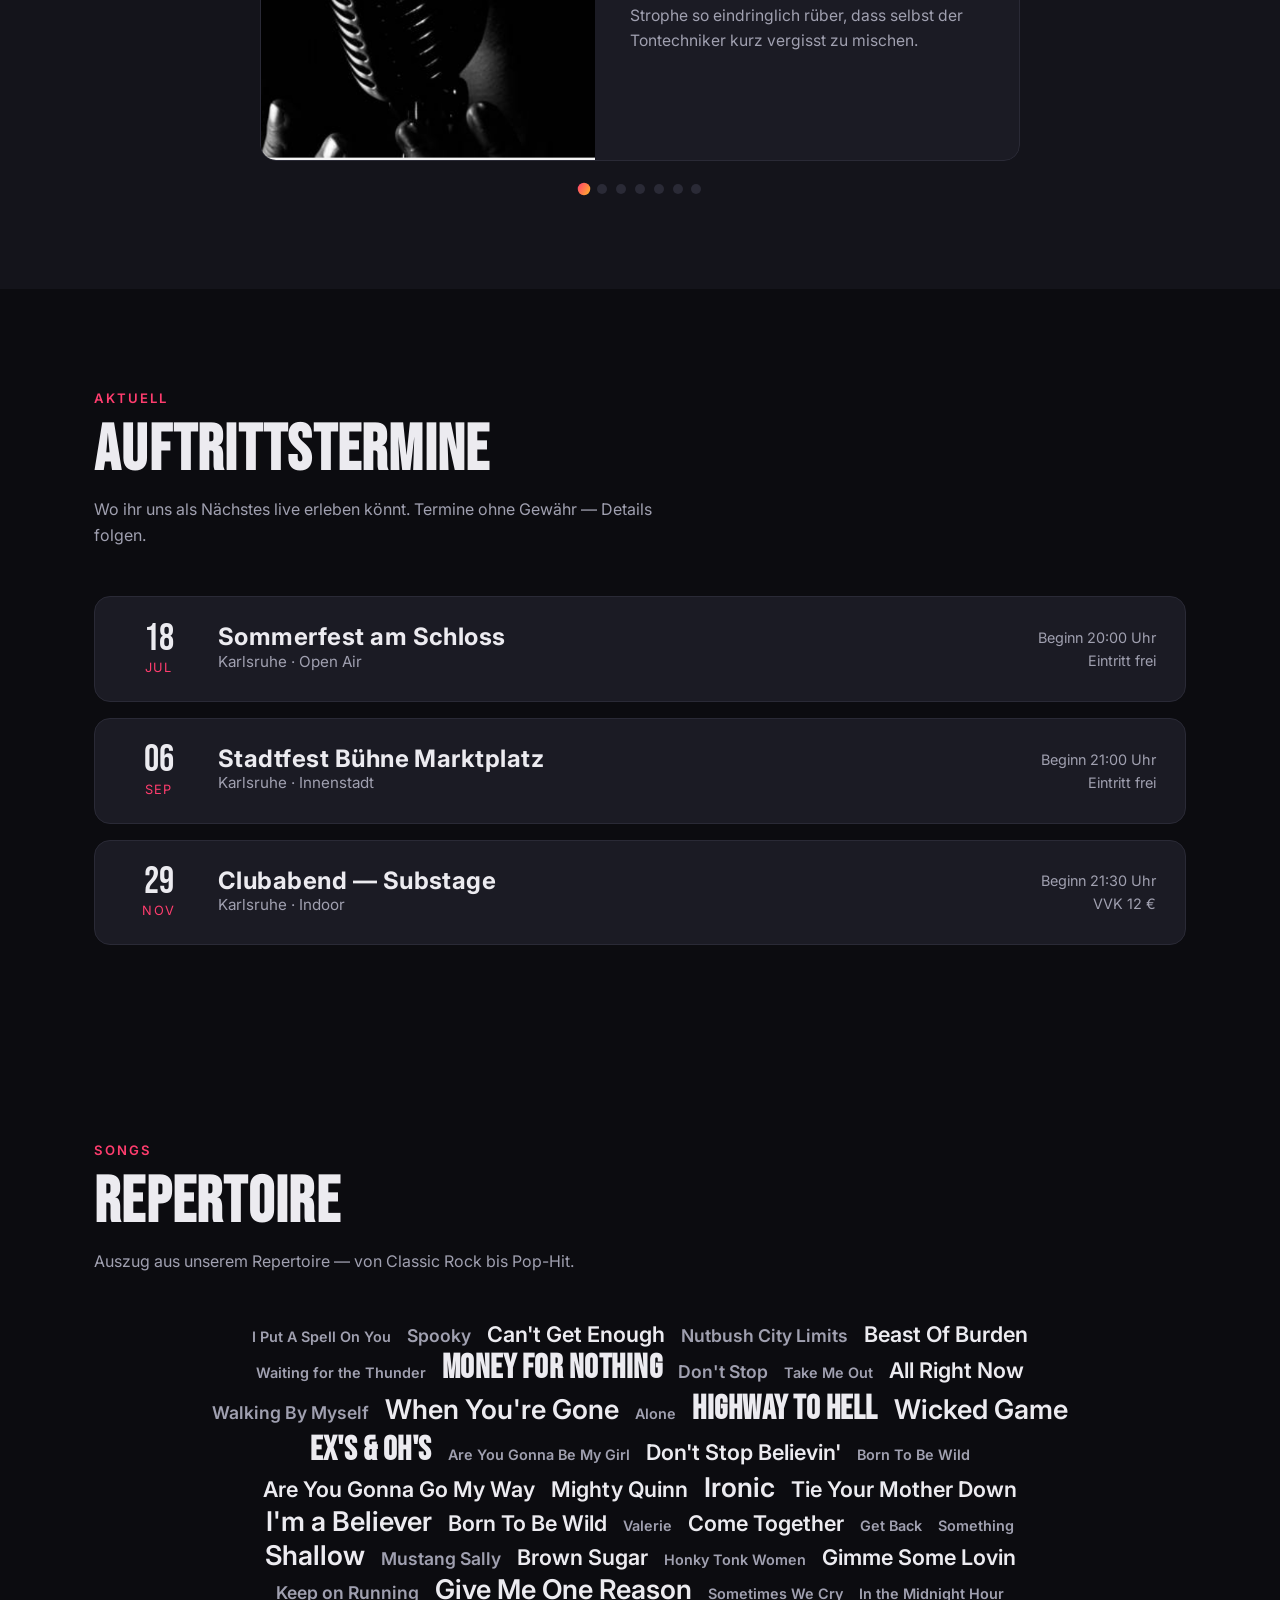
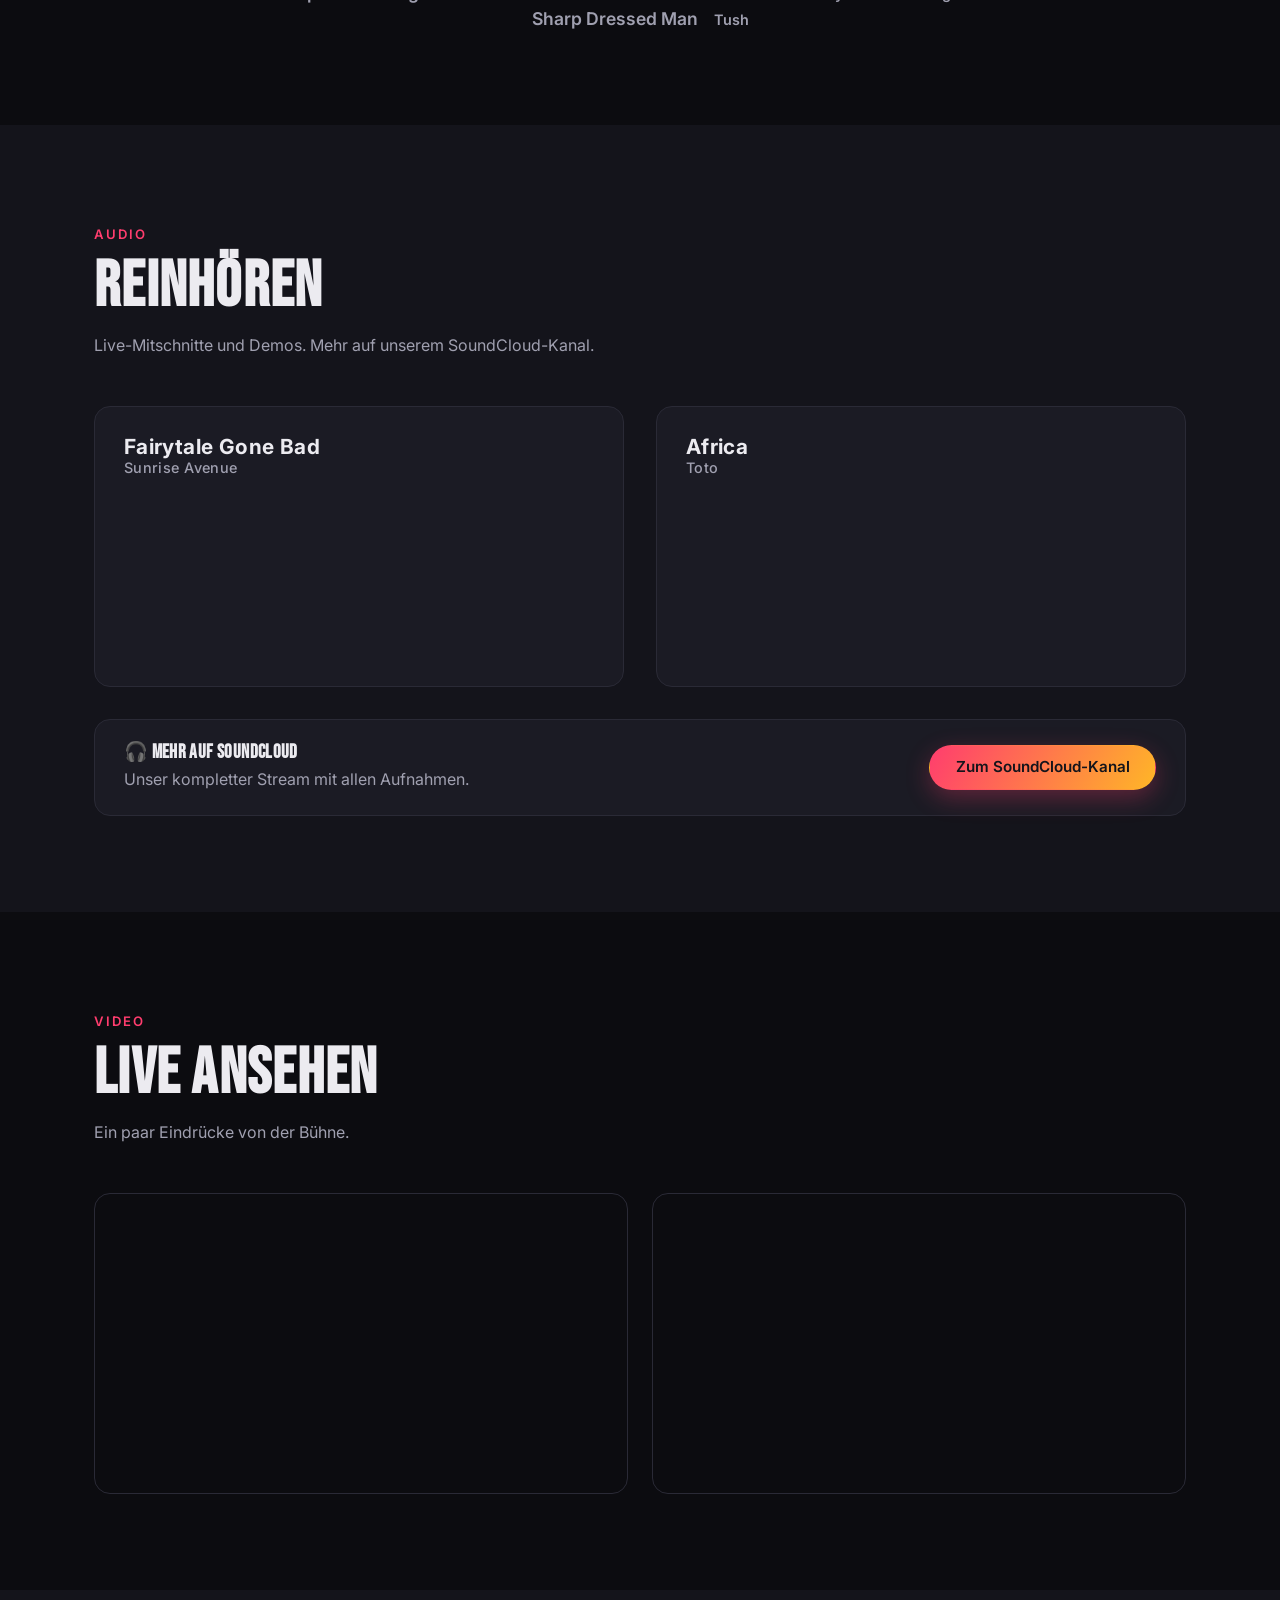
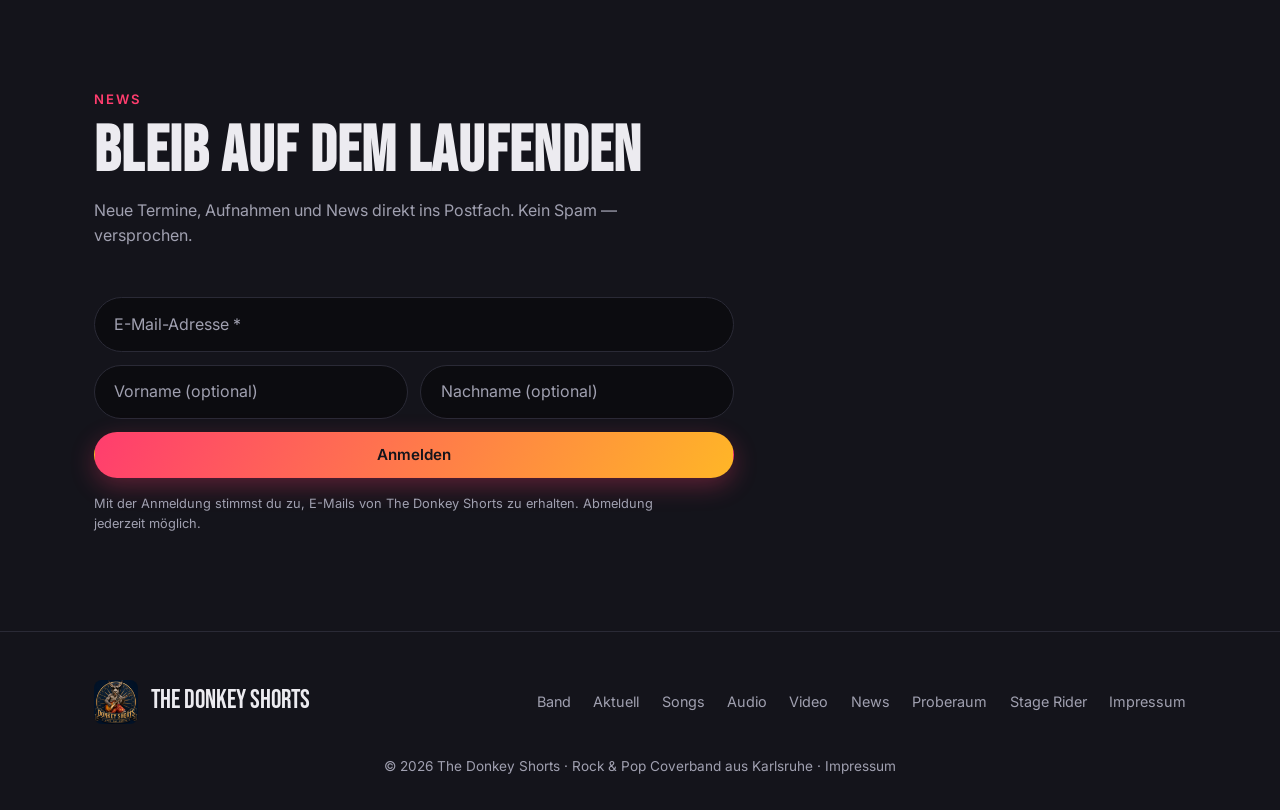
==== commit 38b889e1: "Stage Rider, Esel-Maskottchen & Foto-Update - stagerider.html: Buehnenplan (SVG), Kanalliste (15 Inp" ====
--- a/index.html
+++ b/index.html
@@ -9,7 +9,7 @@
   <link rel="preconnect" href="https://fonts.googleapis.com">
   <link rel="preconnect" href="https://fonts.gstatic.com" crossorigin>
   <link href="https://fonts.googleapis.com/css2?family=Bebas+Neue&family=Inter:wght@400;500;600;700;800&display=swap" rel="stylesheet">
-  <link rel="stylesheet" href="css/style.css?v=9">
+  <link rel="stylesheet" href="css/style.css?v=10">
 </head>
 <body>
 
@@ -115,6 +115,15 @@
               <p class="member-bio">Der Taktgeber mit den schnellsten Armen Karlsruhes. Trommelte als Kind auf allem, was nicht bei drei auf dem Baum war — Töpfe, Tische, gelegentlich Geschwister. Hält das Tempo, als hätte er ein Metronom im Blut. Ohne seinen Beat steht die Band — mit ihm tanzt der ganze Saal.</p>
             </div>
           </article>
+
+          <article class="member">
+            <div class="member-photo"><img src="assets/img/logo.png" alt="Rudi Langohr — Maskottchen"></div>
+            <div class="member-body">
+              <h3>Rudi Langohr</h3>
+              <div class="role">Stimmung</div>
+              <p class="member-bio">Unser vierbeiniges Maskottchen und gute Seele der Band. Spielt kein Instrument, ist aber bei jeder Probe und jedem Gig dabei — meist genau da, wo das kalte Buffet steht. Warum ein Esel? Wir sind die Donkey Shorts, da war die Personalsuche schnell entschieden. Liefert das I-Aah punktgenau auf der Eins (behauptet er), frisst Setlisten, wenn ihm ein Song nicht passt, und ist der Einzige, der nach drei Zugaben immer noch nicht genug hat. Sturheit gehört zum Job — Rudi nennt es „künstlerische Konsequenz".</p>
+            </div>
+          </article>
         </div>
 
         <button class="carousel-btn next" id="memberNext" type="button" aria-label="Nächstes Mitglied">›</button>
@@ -287,6 +296,7 @@
           <a href="#videos">Video</a>
           <a href="#newsletter">News</a>
           <a href="intern.html">Proberaum</a>
+          <a href="stagerider.html">Stage Rider</a>
           <a href="impressum.html">Impressum</a>
         </div>
       </div>
--- a/css/style.css
+++ b/css/style.css
@@ -348,6 +348,33 @@
 .legal p { color: var(--text-dim); }
 .legal a { color: var(--accent); }
 .legal a:hover { text-decoration: underline; }
+
+/* ===== Stage Rider ===== */
+.rider-note { background: var(--bg-card); border: 1px solid var(--line); border-left: 3px solid var(--accent); border-radius: var(--radius); padding: 1.4rem 1.6rem; max-width: 720px; }
+.rider-note p { color: var(--text-dim); margin: 0; }
+.rider-note strong { color: var(--text); }
+
+.stageplot { background: var(--bg-card); border: 1px solid var(--line); border-radius: var(--radius); padding: 1rem; max-width: 820px; }
+.stageplot svg { width: 100%; height: auto; display: block; }
+.sp-stage { fill: var(--bg-soft); stroke: var(--line); stroke-width: 2; }
+.sp-box { fill: var(--bg); stroke: var(--line); stroke-width: 1.5; }
+.sp-drums { stroke: var(--accent-2); }
+.sp-vox { stroke: var(--accent); }
+.sp-name { fill: var(--text); font: 700 19px 'Inter', sans-serif; text-anchor: middle; }
+.sp-role { fill: var(--text-dim); font: 600 14px 'Inter', sans-serif; text-anchor: middle; letter-spacing: .04em; text-transform: uppercase; }
+.sp-tag { fill: var(--text-dim); font: 400 12.5px 'Inter', sans-serif; text-anchor: middle; }
+.sp-back, .sp-front { fill: var(--text-dim); font: 600 13px 'Inter', sans-serif; text-anchor: middle; letter-spacing: .1em; text-transform: uppercase; }
+
+.rider-legend { list-style: none; display: flex; flex-wrap: wrap; gap: .6rem 1.6rem; margin-top: 1.2rem; color: var(--text-dim); font-size: .88rem; }
+
+.rider-table-wrap { overflow-x: auto; border: 1px solid var(--line); border-radius: var(--radius); }
+.rider-table { width: 100%; border-collapse: collapse; min-width: 520px; font-size: .92rem; }
+.rider-table th, .rider-table td { text-align: left; padding: .7rem 1rem; border-bottom: 1px solid var(--line); }
+.rider-table thead th { background: var(--bg-soft); color: var(--text); font-weight: 700; white-space: nowrap; }
+.rider-table tbody tr:last-child td { border-bottom: 0; }
+.rider-table tbody td { color: var(--text-dim); }
+.rider-table tbody td:first-child { color: var(--text-dim); font-variant-numeric: tabular-nums; }
+.rider-table tbody td:nth-child(2) { color: var(--text); font-weight: 500; }
 .auth-photo {
   width: 100%; max-height: 42vh; object-fit: contain;
   border-radius: var(--radius); border: 1px solid var(--line);
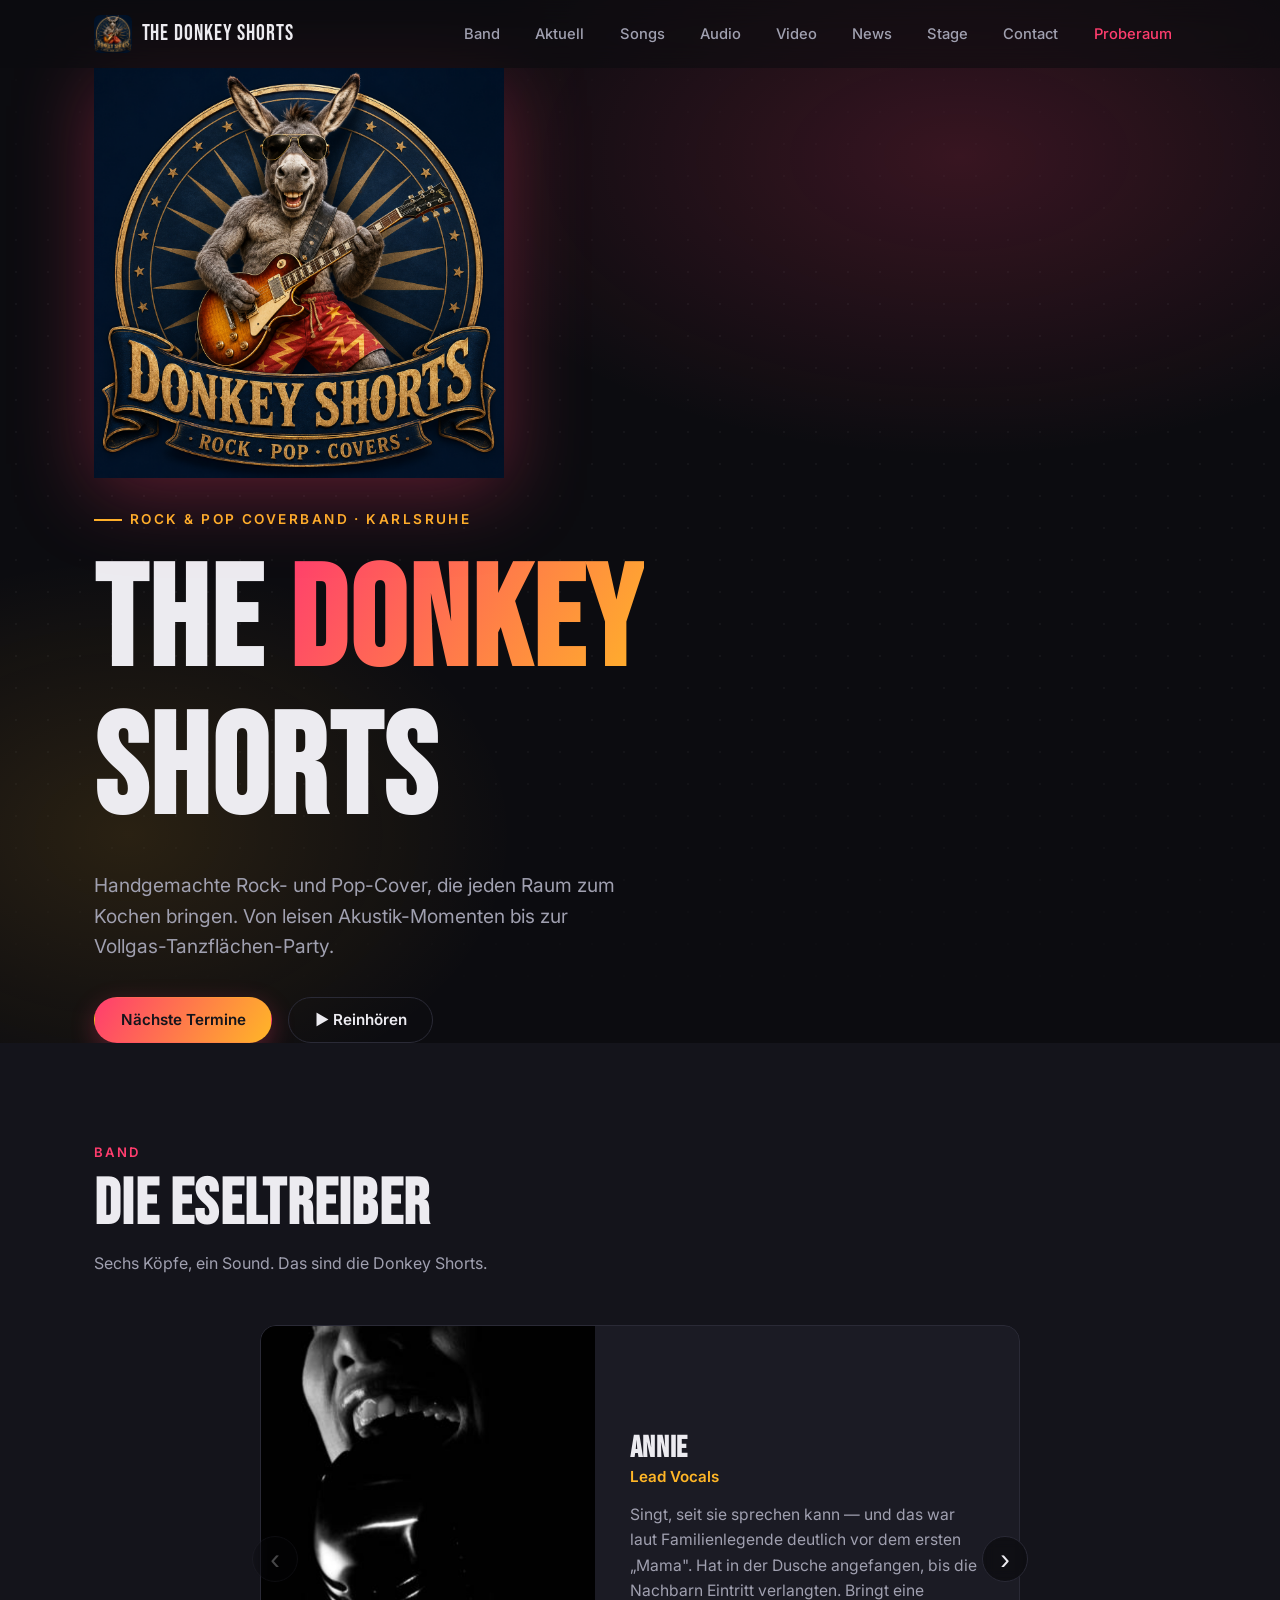
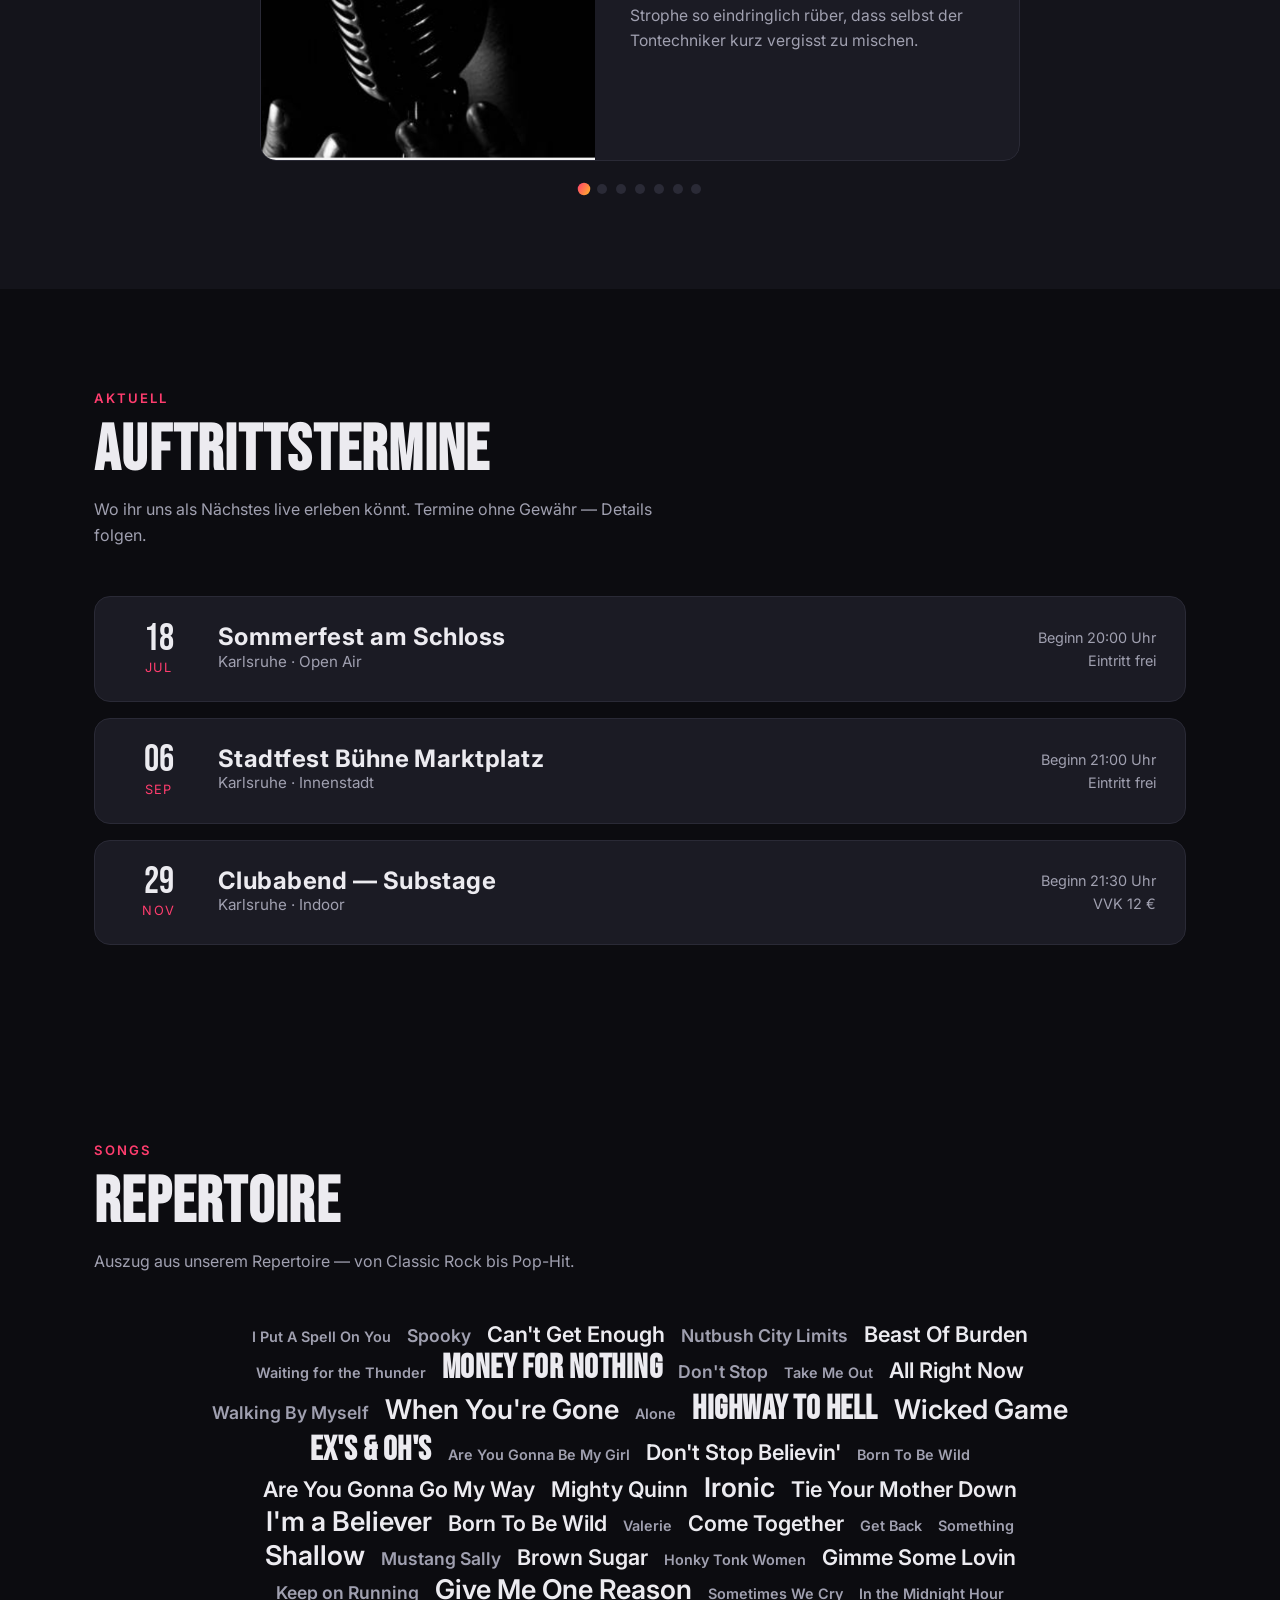
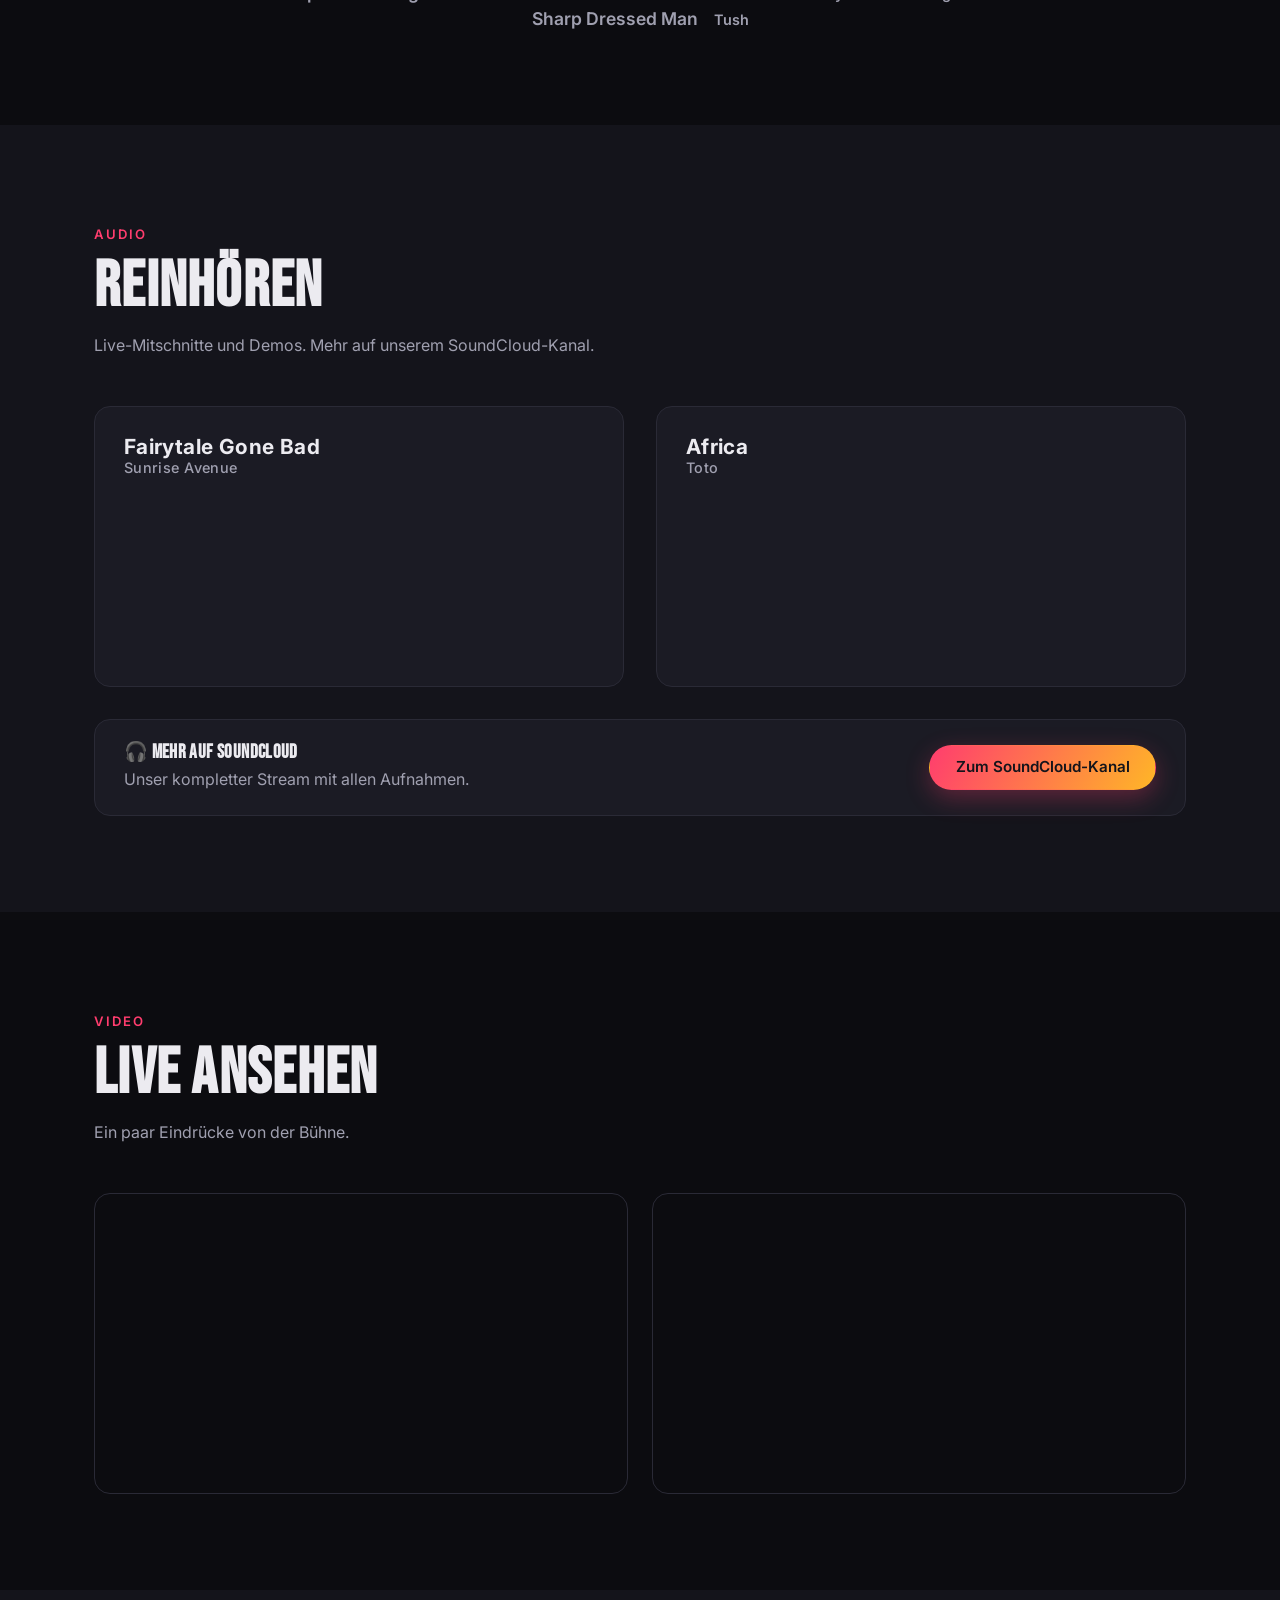
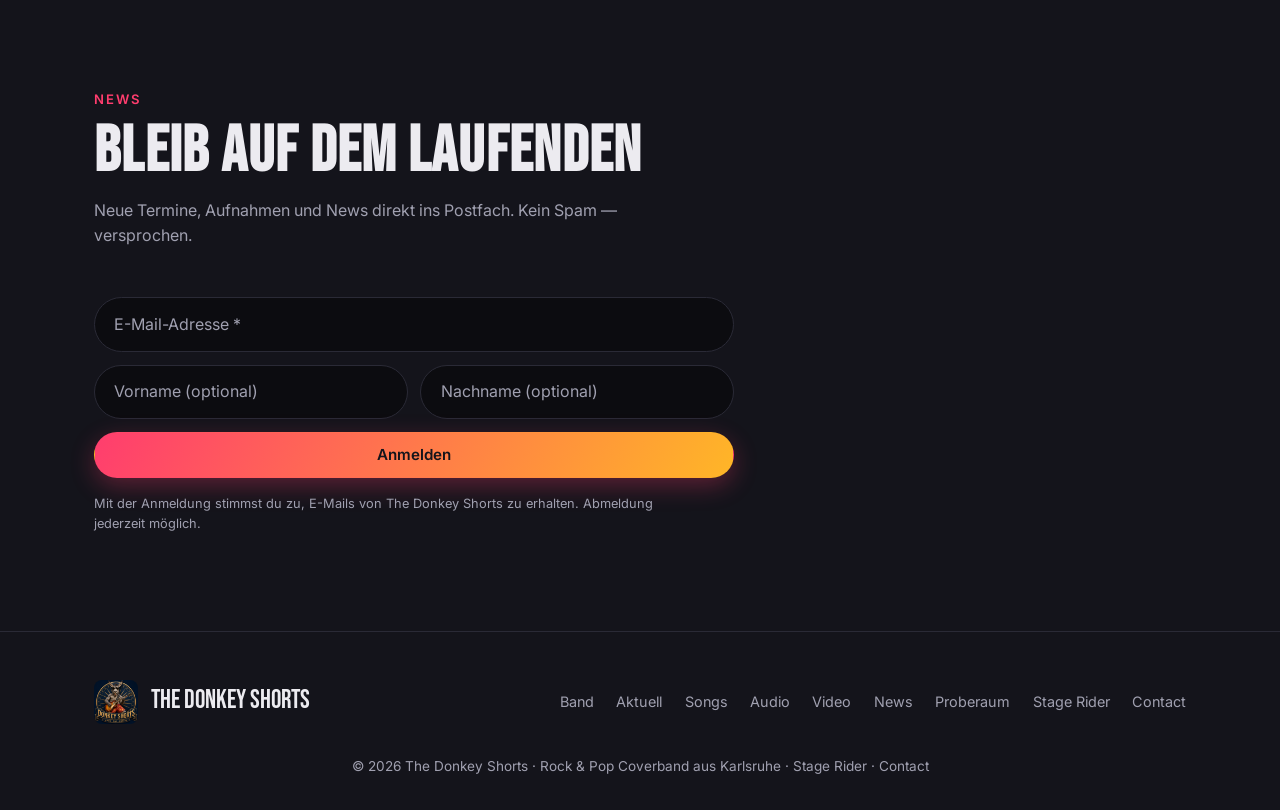
==== commit 9c871090: "Menue: Stage & Contact ergaenzen; Impressum -> Contact - Hauptmenue/Burger: ... News, Stage, Contact" ====
--- a/index.html
+++ b/index.html
@@ -27,6 +27,8 @@
         <li><a href="#audio">Audio</a></li>
         <li><a href="#videos">Video</a></li>
         <li><a href="#newsletter">News</a></li>
+        <li><a href="stagerider.html">Stage</a></li>
+        <li><a href="contact.html">Contact</a></li>
         <li><a href="intern.html" class="cta">Proberaum</a></li>
       </ul>
       <button class="nav-toggle" id="navToggle" aria-label="Menü öffnen">
@@ -297,10 +299,10 @@
           <a href="#newsletter">News</a>
           <a href="intern.html">Proberaum</a>
           <a href="stagerider.html">Stage Rider</a>
-          <a href="impressum.html">Impressum</a>
-        </div>
-      </div>
-      <p class="footer-copy">© <span id="year"></span> The Donkey Shorts · Rock &amp; Pop Coverband aus Karlsruhe · <a href="impressum.html">Impressum</a></p>
+          <a href="contact.html">Contact</a>
+        </div>
+      </div>
+      <p class="footer-copy">© <span id="year"></span> The Donkey Shorts · Rock &amp; Pop Coverband aus Karlsruhe · <a href="stagerider.html">Stage Rider</a> · <a href="contact.html">Contact</a></p>
     </div>
   </footer>
 
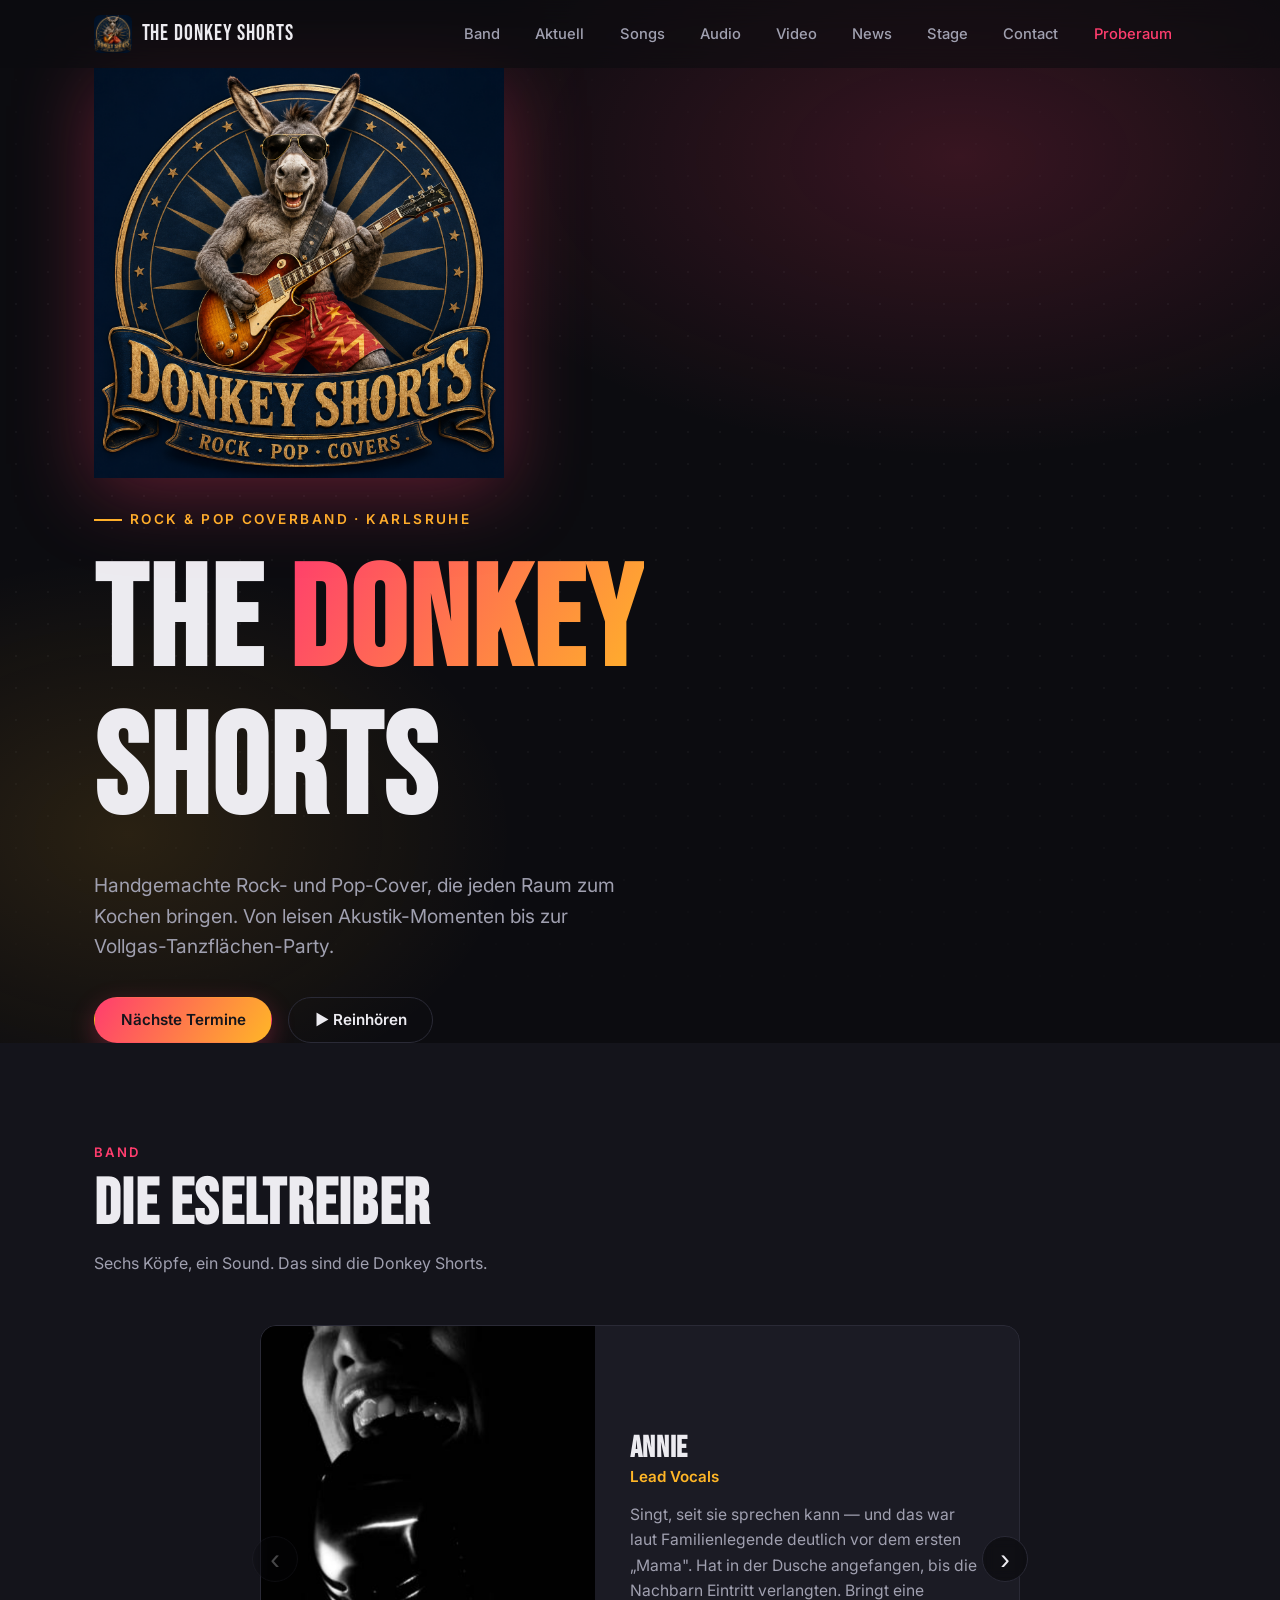
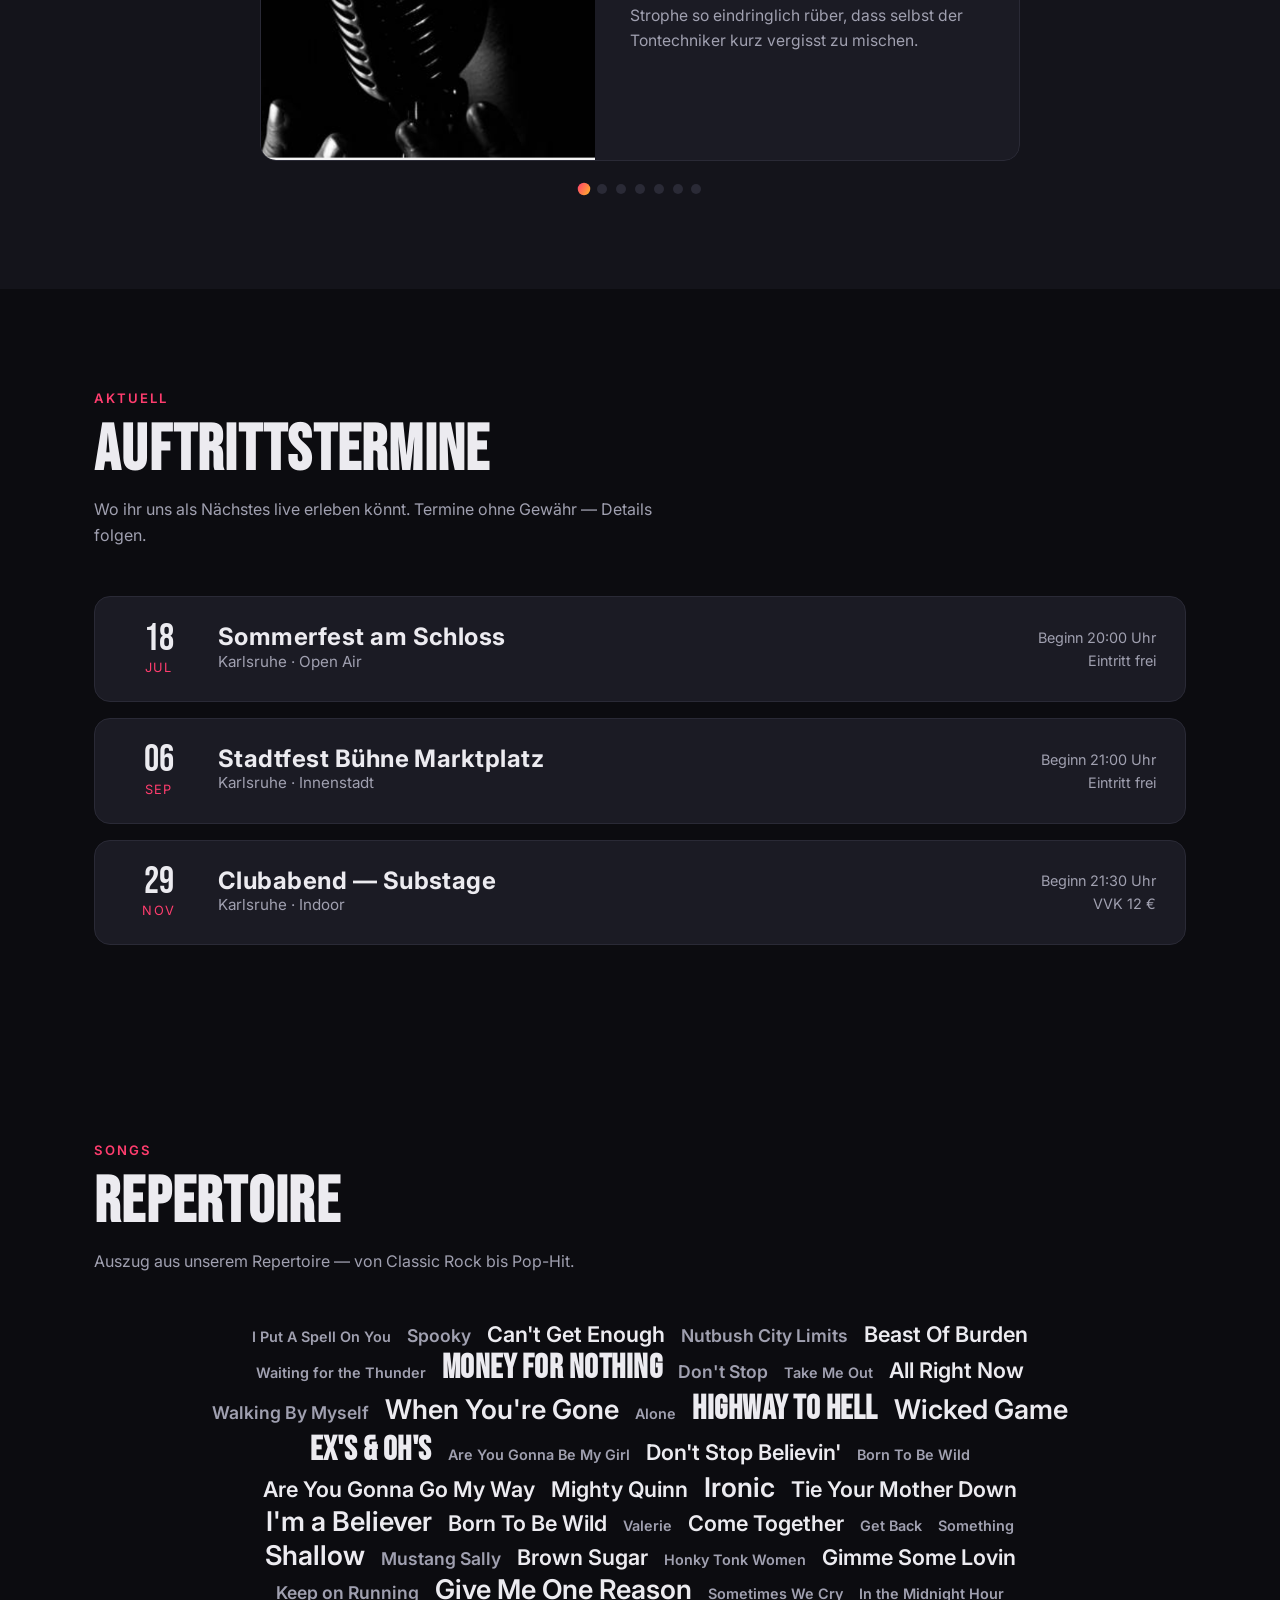
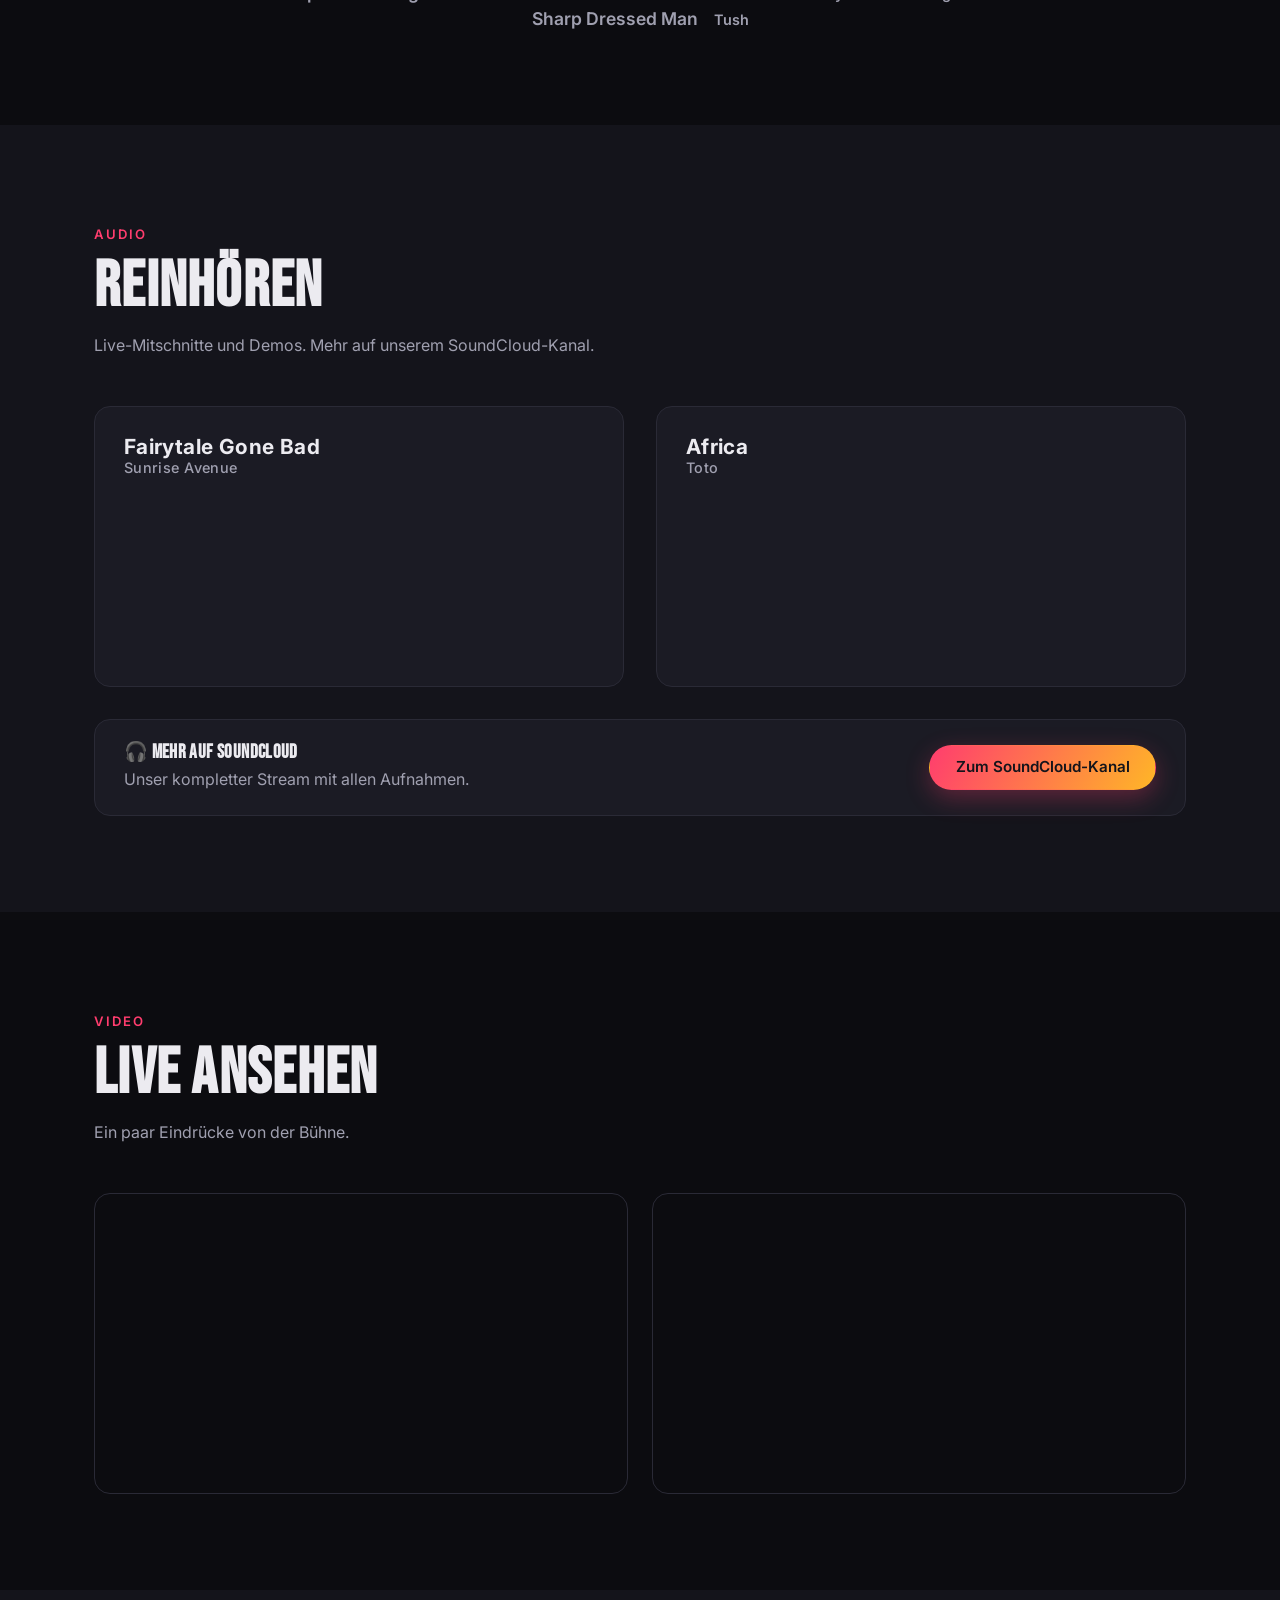
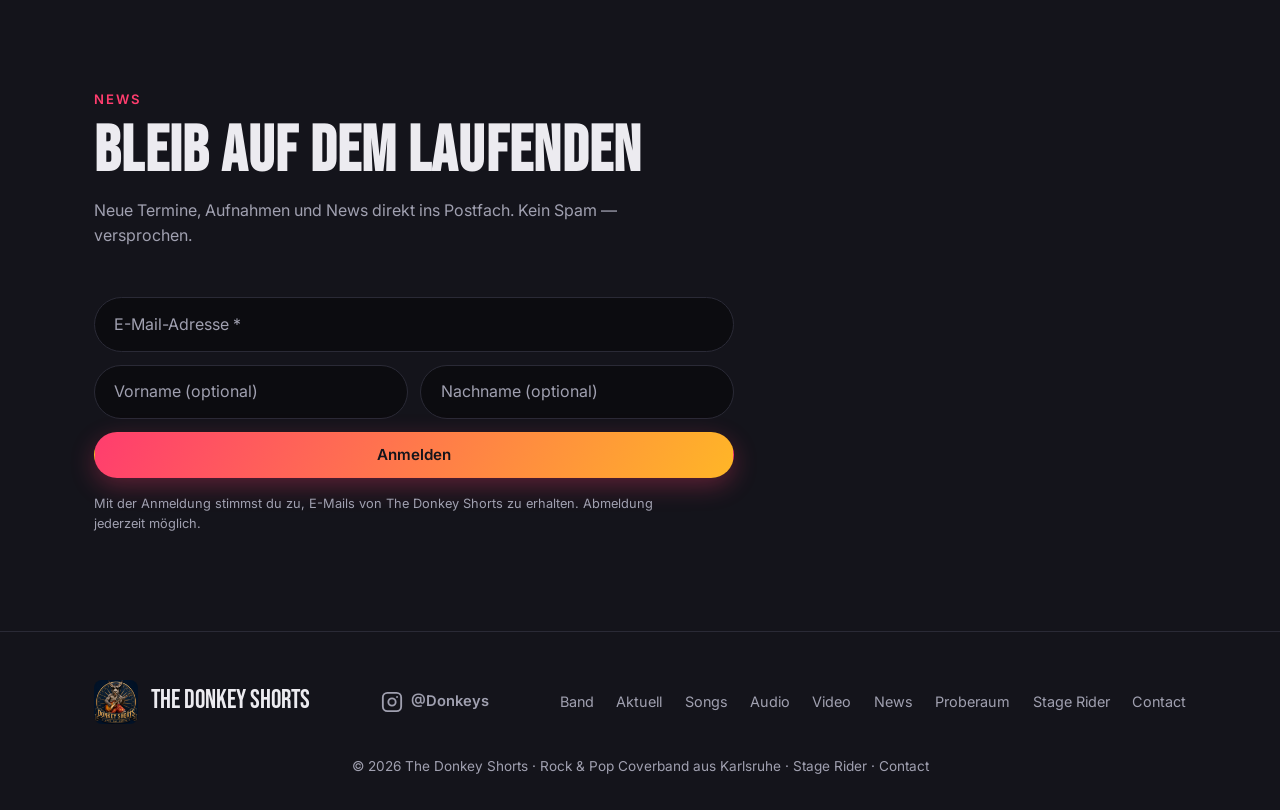
==== commit eb85d063: "Footer: Instagram-Link (@Donkeys) ergaenzen - Social-Link mit Inline-SVG-Icon im Footer aller Seiten" ====
--- a/index.html
+++ b/index.html
@@ -9,7 +9,7 @@
   <link rel="preconnect" href="https://fonts.googleapis.com">
   <link rel="preconnect" href="https://fonts.gstatic.com" crossorigin>
   <link href="https://fonts.googleapis.com/css2?family=Bebas+Neue&family=Inter:wght@400;500;600;700;800&display=swap" rel="stylesheet">
-  <link rel="stylesheet" href="css/style.css?v=10">
+  <link rel="stylesheet" href="css/style.css?v=11">
 </head>
 <body>
 
@@ -290,6 +290,10 @@
           <img src="assets/img/logo.png" alt="Logo">
           <span>The Donkey Shorts</span>
         </div>
+        <a class="footer-social" href="https://www.instagram.com/airdig_/" target="_blank" rel="noopener" aria-label="The Donkey Shorts auf Instagram">
+          <svg viewBox="0 0 24 24" fill="none" stroke="currentColor" stroke-width="2" stroke-linecap="round" stroke-linejoin="round" aria-hidden="true"><rect x="2" y="2" width="20" height="20" rx="5"/><circle cx="12" cy="12" r="4"/><circle cx="17.5" cy="6.5" r="1" fill="currentColor" stroke="none"/></svg>
+          <span>@Donkeys</span>
+        </a>
         <div class="footer-links">
           <a href="#band">Band</a>
           <a href="#aktuell">Aktuell</a>
--- a/css/style.css
+++ b/css/style.css
@@ -326,6 +326,9 @@
 .footer-brand img { height: 44px; border-radius: 8px; }
 .footer-links { display: flex; gap: 1.4rem; color: var(--text-dim); font-size: .9rem; }
 .footer-links a:hover { color: var(--accent); }
+.footer-social { display: inline-flex; align-items: center; gap: .5rem; color: var(--text-dim); font-weight: 600; font-size: .92rem; }
+.footer-social svg { width: 22px; height: 22px; }
+.footer-social:hover { color: var(--accent); }
 .footer-copy { color: var(--text-dim); font-size: .85rem; margin-top: 2rem; text-align: center; }
 .footer-copy a { color: var(--text-dim); }
 .footer-copy a:hover { color: var(--accent); }
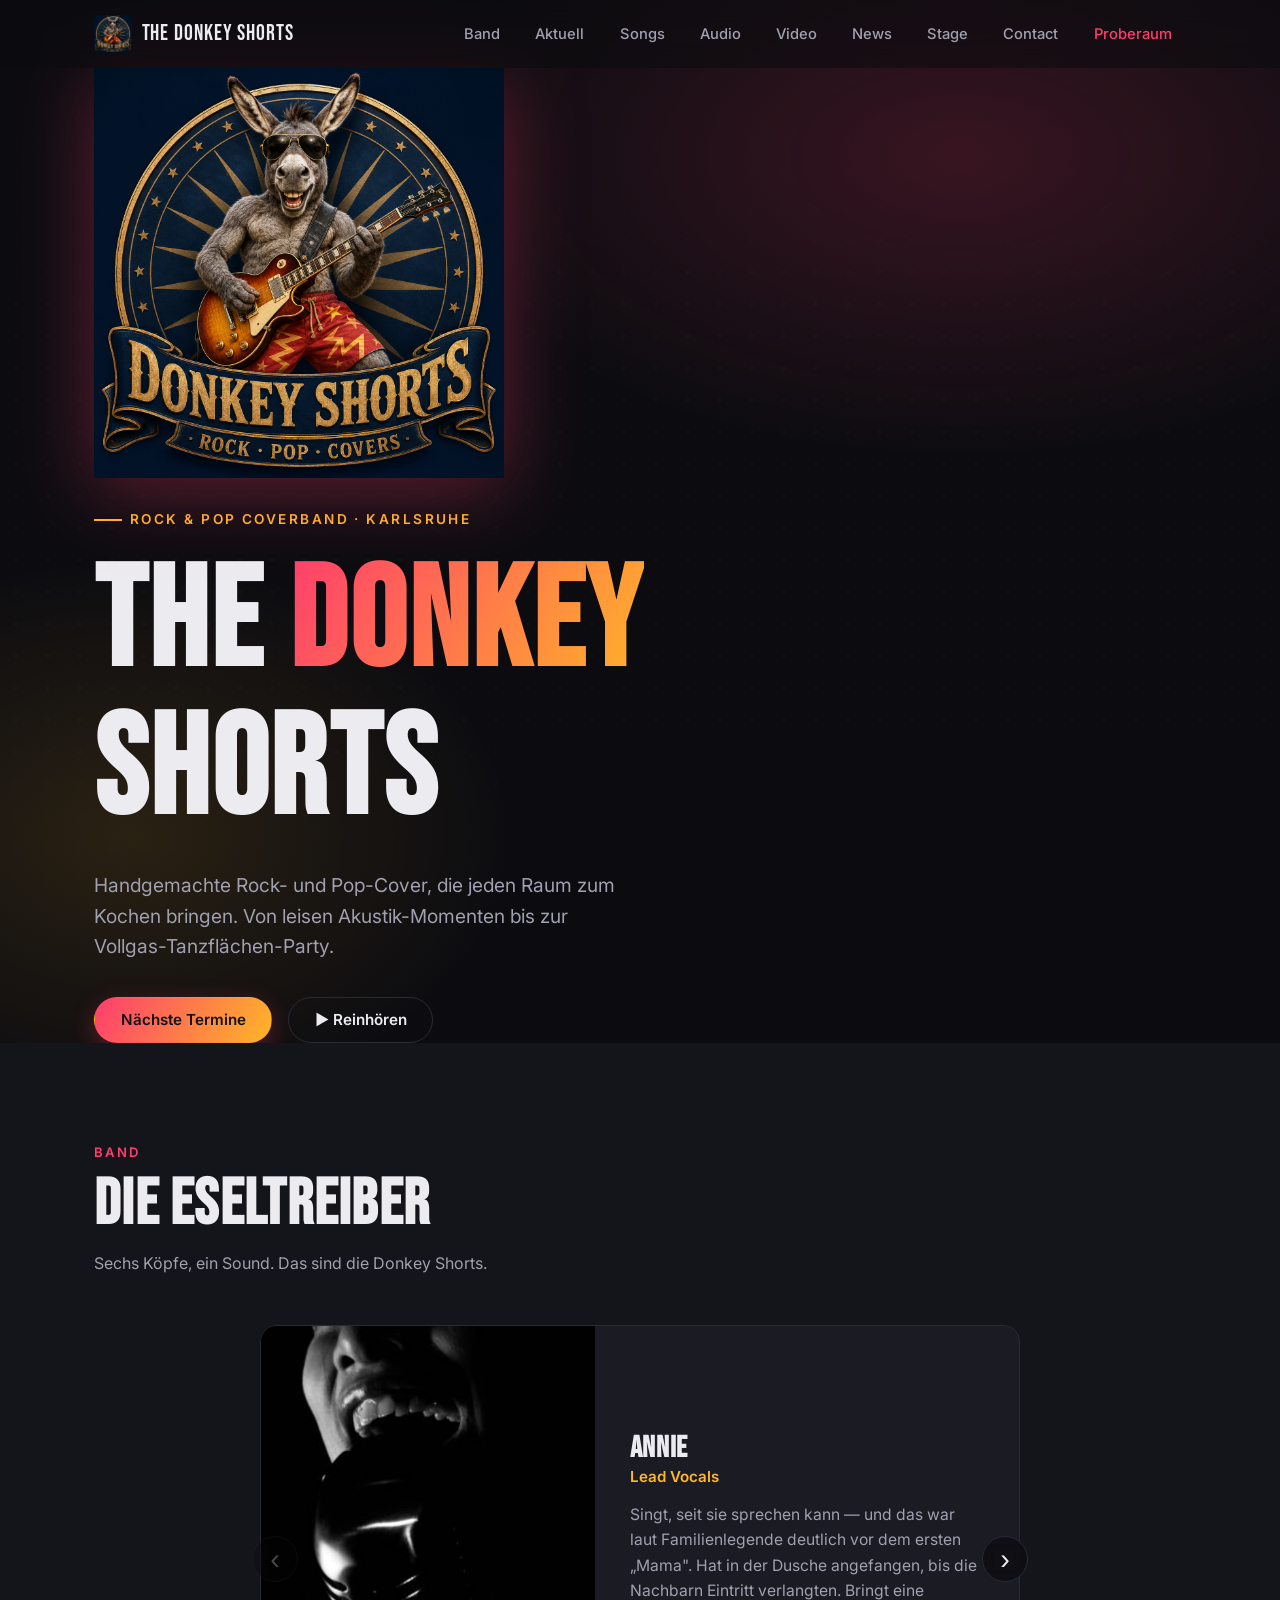
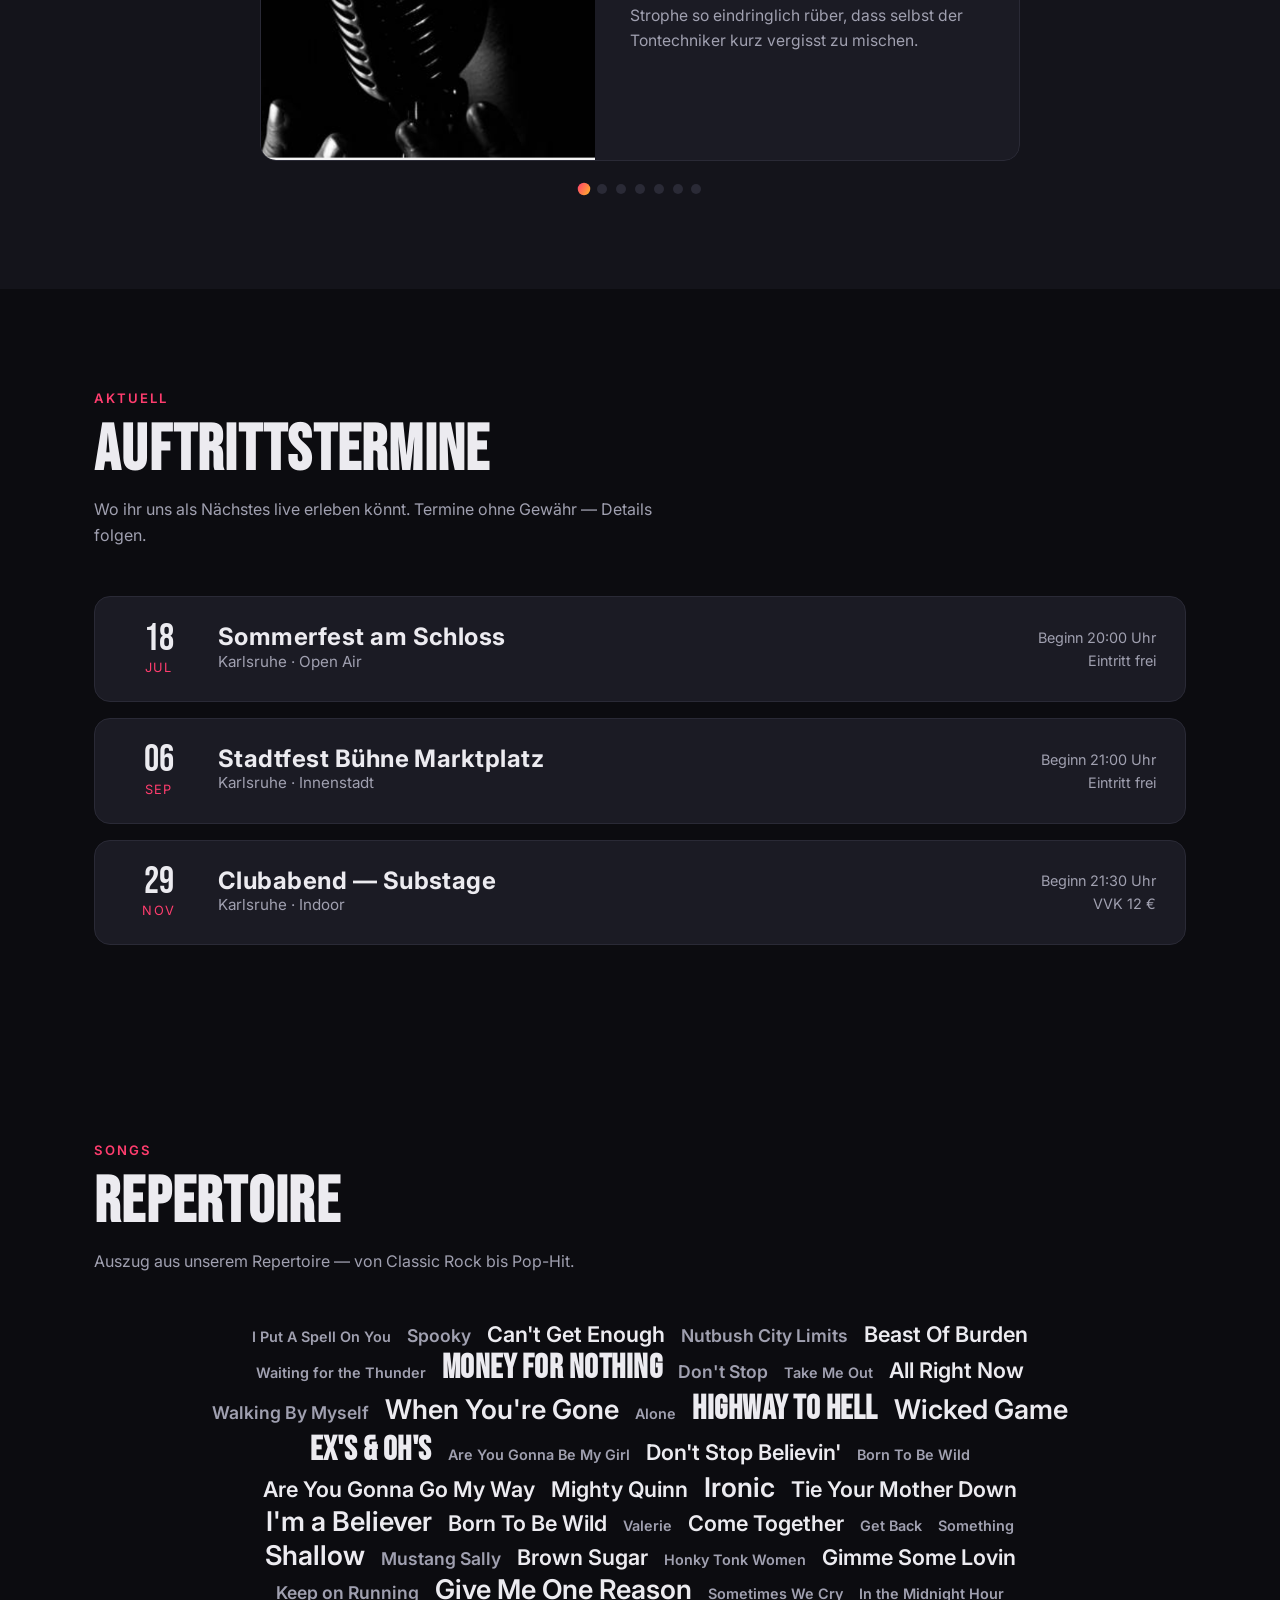
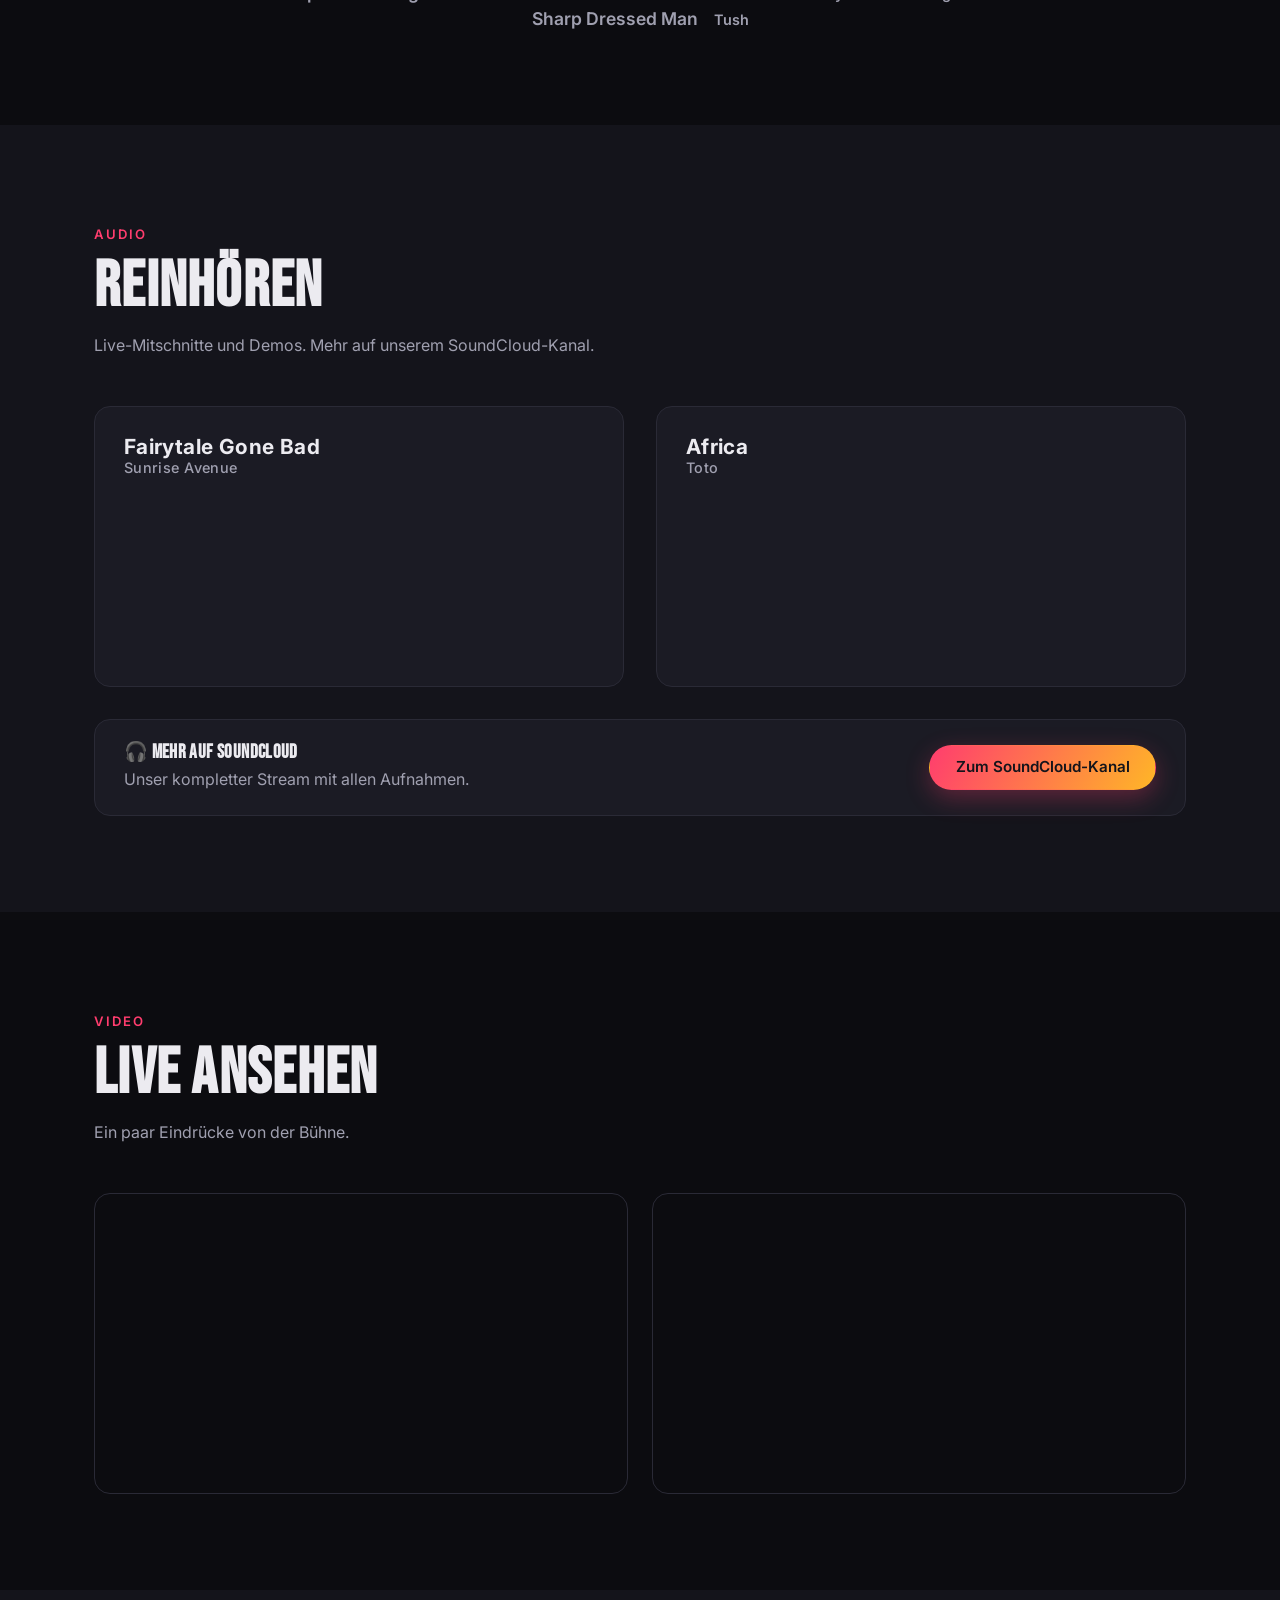
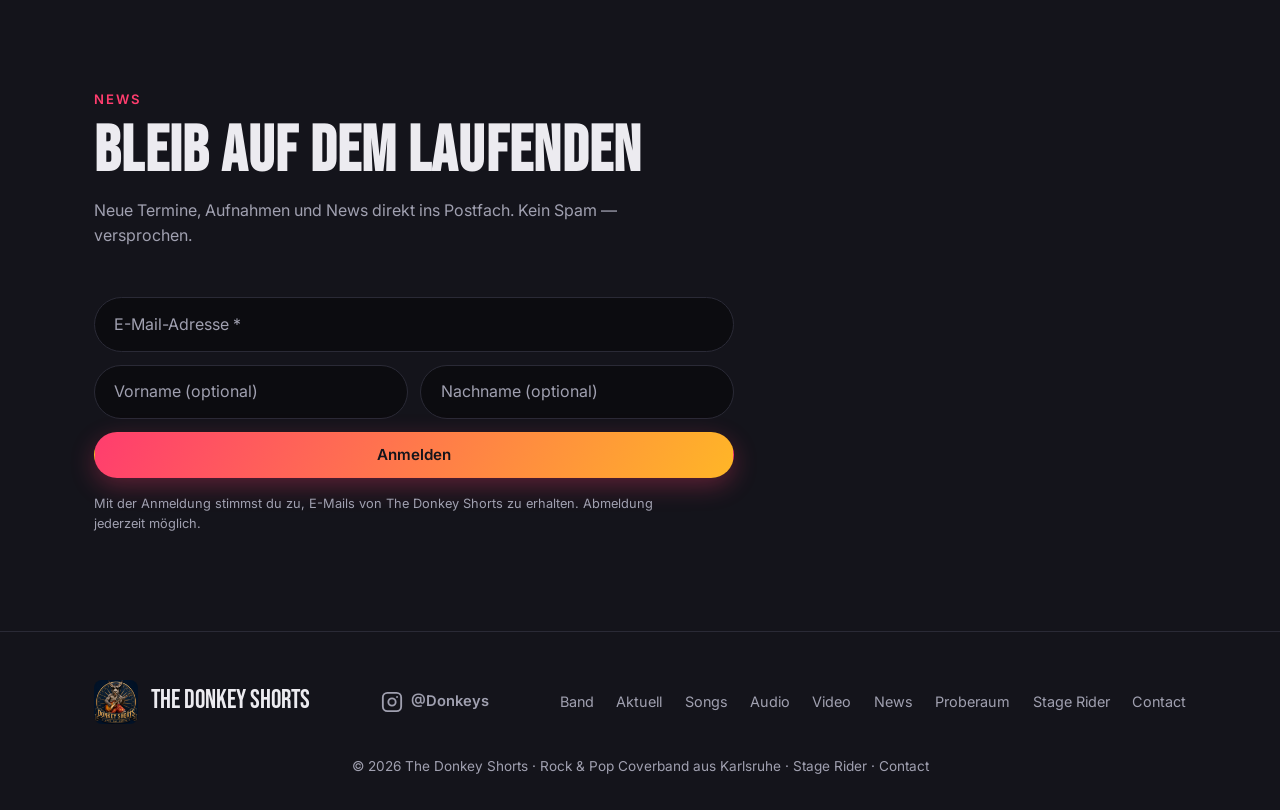
==== commit b1b51691: "Bandbeschreibung: Robert -> Rob" ====
--- a/index.html
+++ b/index.html
@@ -74,11 +74,11 @@
           </article>
 
           <article class="member">
-            <div class="member-photo"><img src="assets/fotos/Rob.png" alt="Robert"></div>
-            <div class="member-body">
-              <h3>Robert</h3>
+            <div class="member-photo"><img src="assets/fotos/Rob.png" alt="Rob"></div>
+            <div class="member-body">
+              <h3>Rob</h3>
               <div class="role">Lead Vocals &amp; Akustikgitarre</div>
-              <p class="member-bio">Mit drei Jahrzehnten Chorerfahrung hört er die zweite Stimme schon, bevor die anderen die erste gefunden haben. Der Mann für die Gänsehaut-Momente. Mit der Akustikgitarre im Anschlag sind die leisen, samtigen Töne seine Spezialität: Während Annie die Tanzfläche abfackelt, werden bei Robert die Feuerzeuge geschwungen.</p>
+              <p class="member-bio">Mit drei Jahrzehnten Chorerfahrung hört er die zweite Stimme schon, bevor die anderen die erste gefunden haben. Der Mann für die Gänsehaut-Momente. Mit der Akustikgitarre im Anschlag sind die leisen, samtigen Töne seine Spezialität: Während Annie die Tanzfläche abfackelt, werden bei Rob die Feuerzeuge geschwungen.</p>
             </div>
           </article>
 
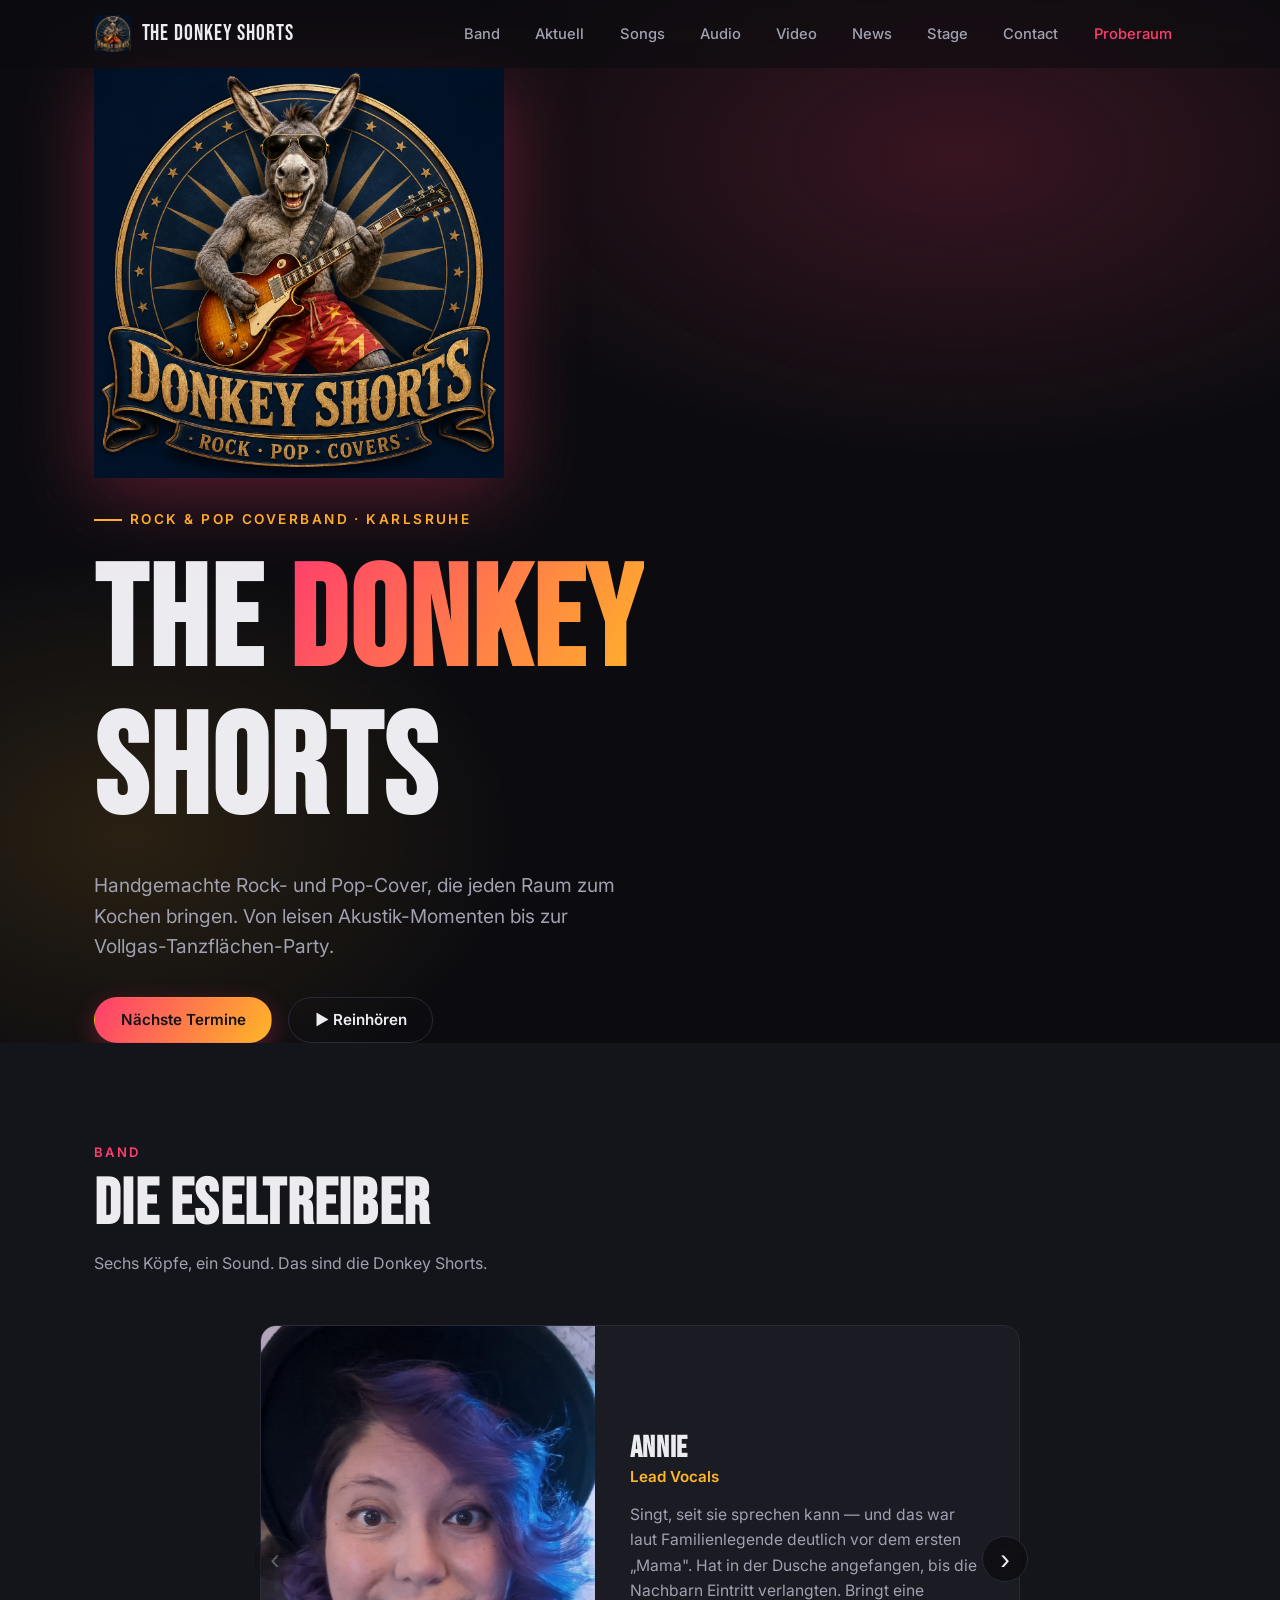
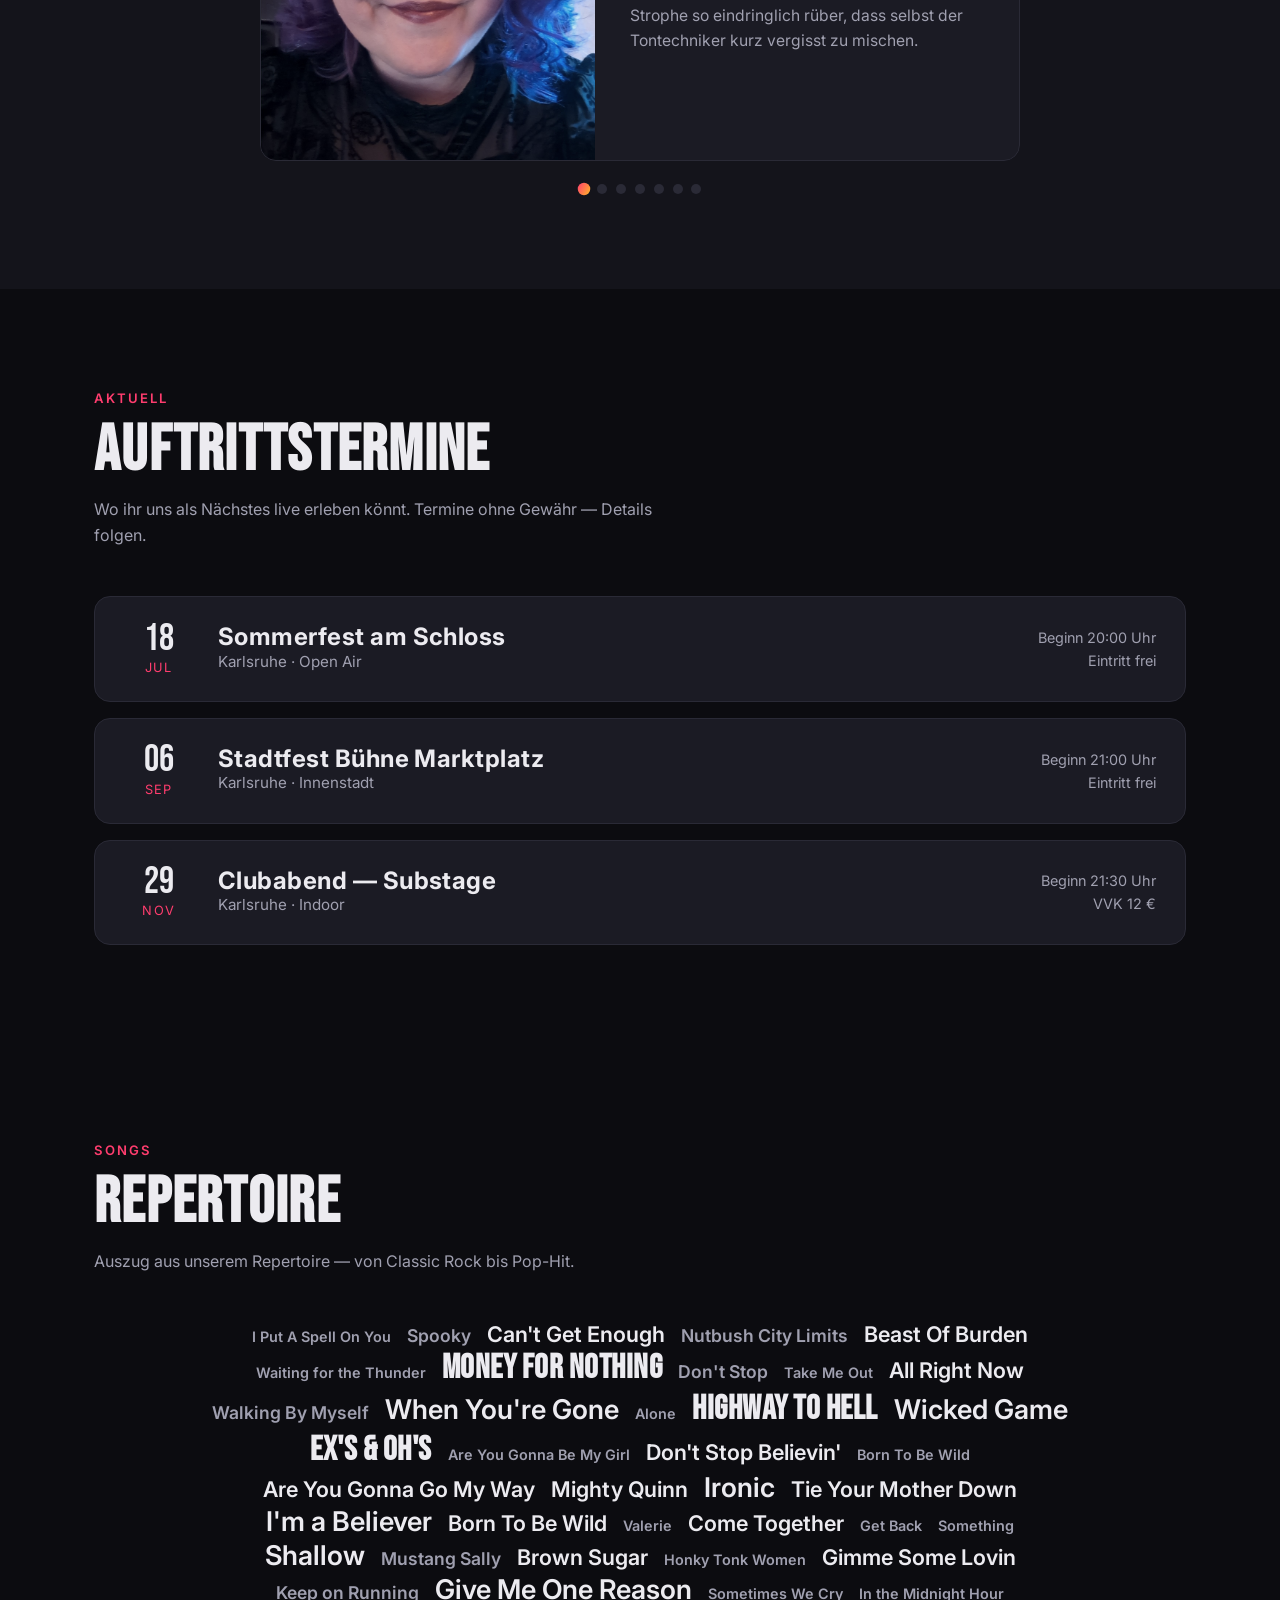
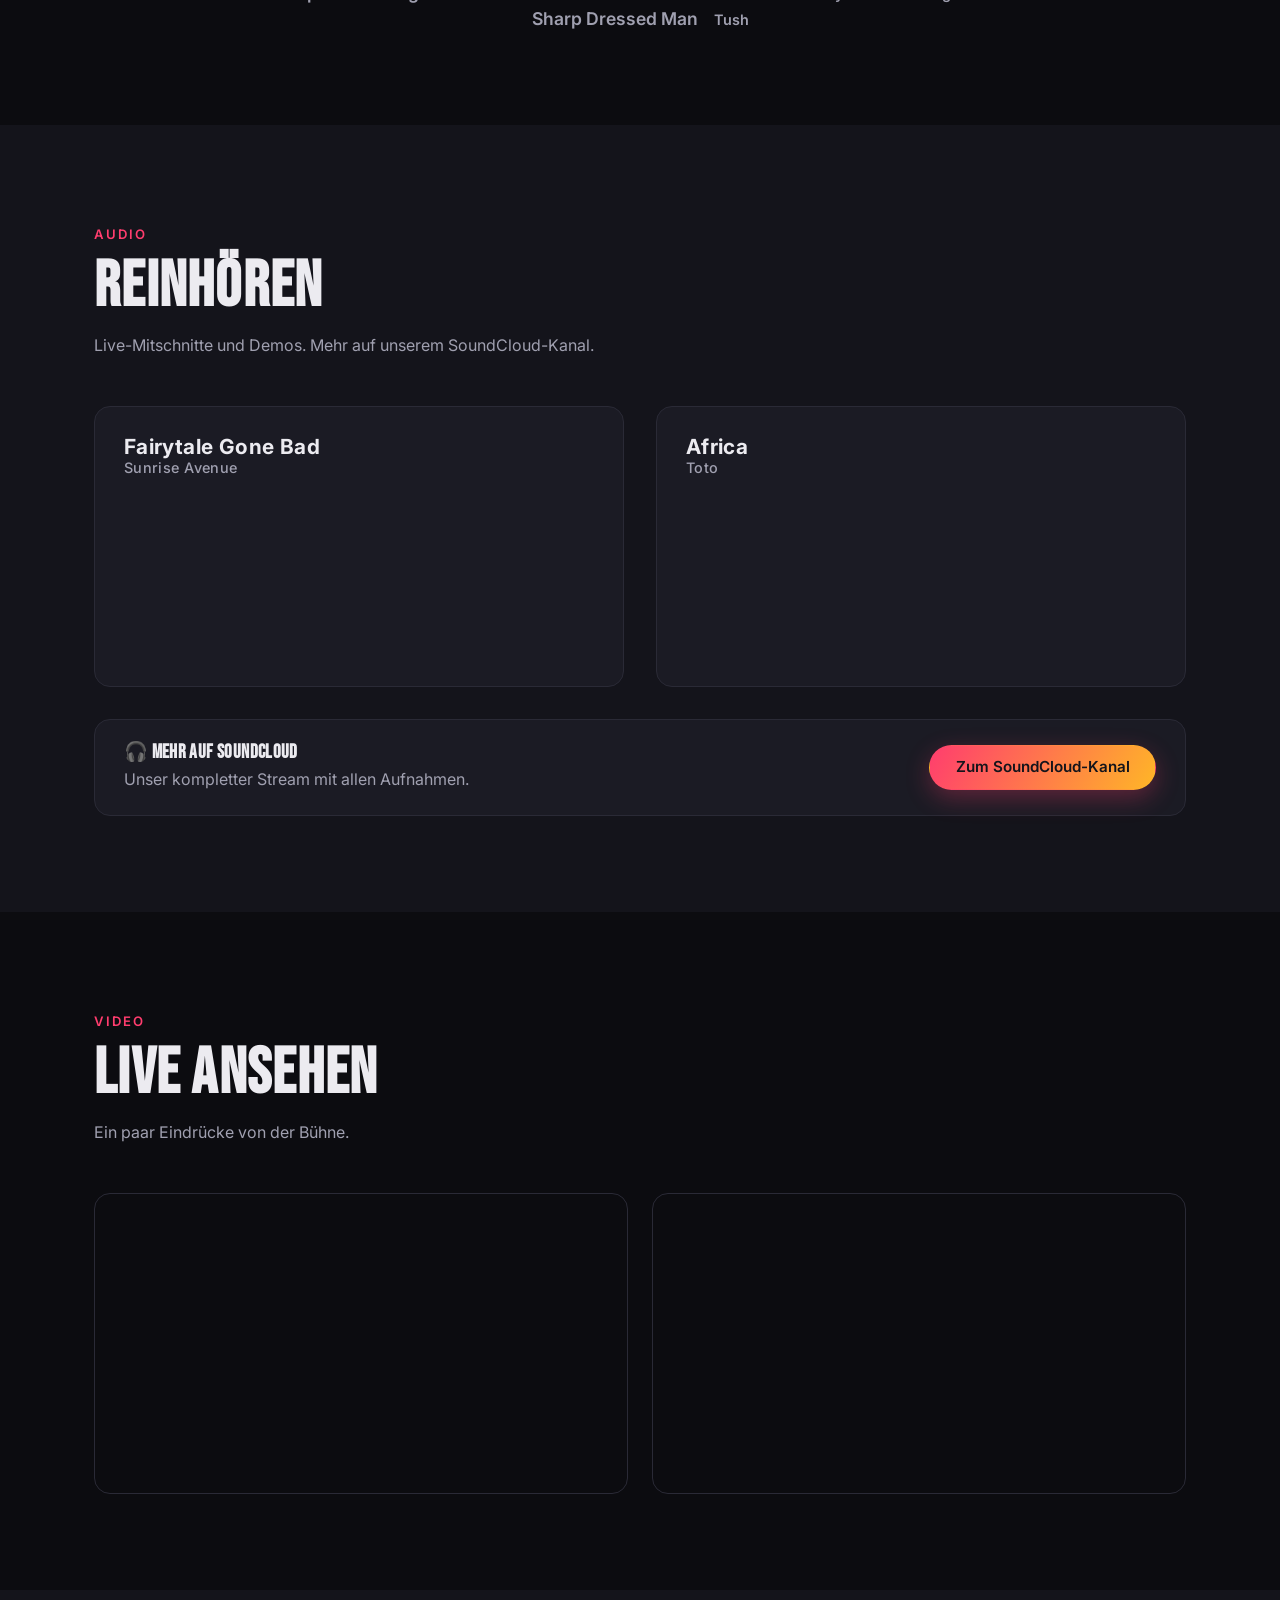
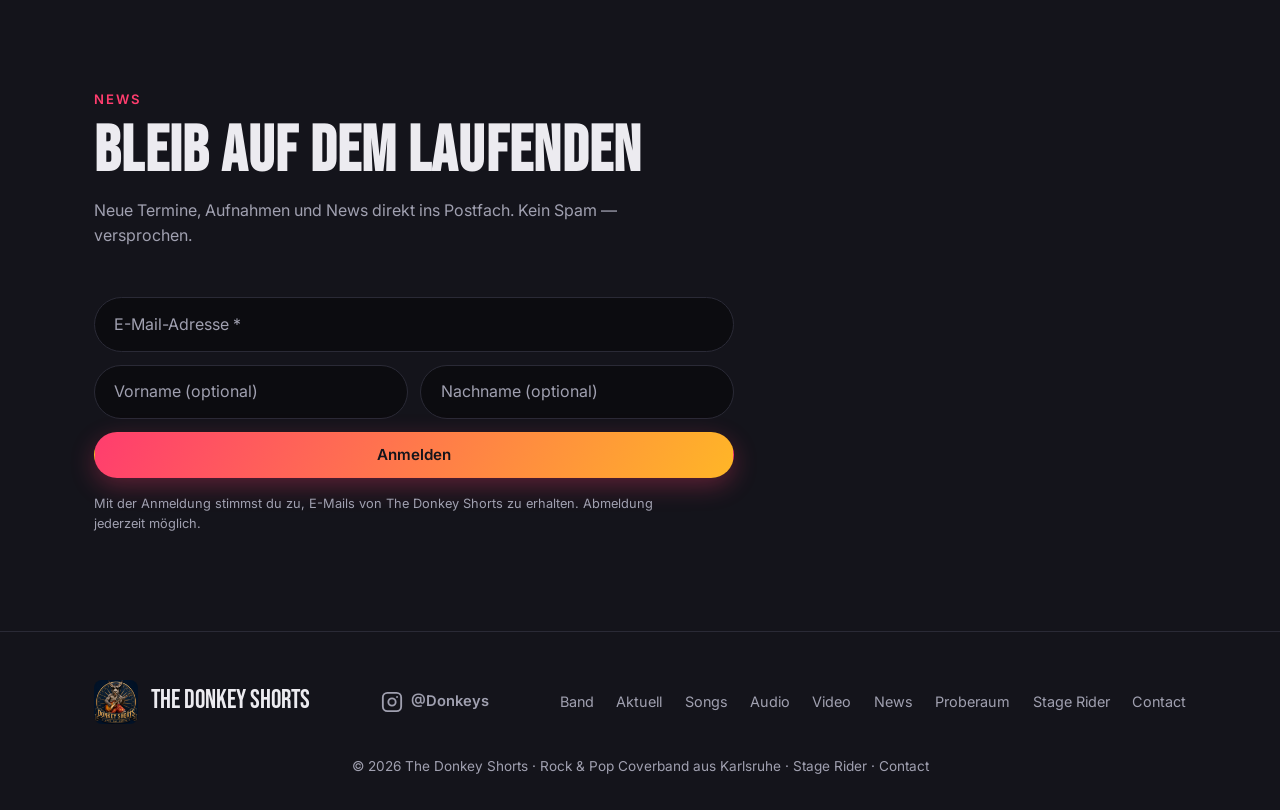
==== commit 1efd0184: "Annie: neues Foto (Annie.jpg)" ====
--- a/index.html
+++ b/index.html
@@ -65,7 +65,7 @@
 
         <div class="member-track" id="memberTrack" tabindex="0">
           <article class="member">
-            <div class="member-photo"><img src="assets/fotos/Annie.png" alt="Annie"></div>
+            <div class="member-photo"><img src="assets/fotos/Annie.jpg" alt="Annie"></div>
             <div class="member-body">
               <h3>Annie</h3>
               <div class="role">Lead Vocals</div>
